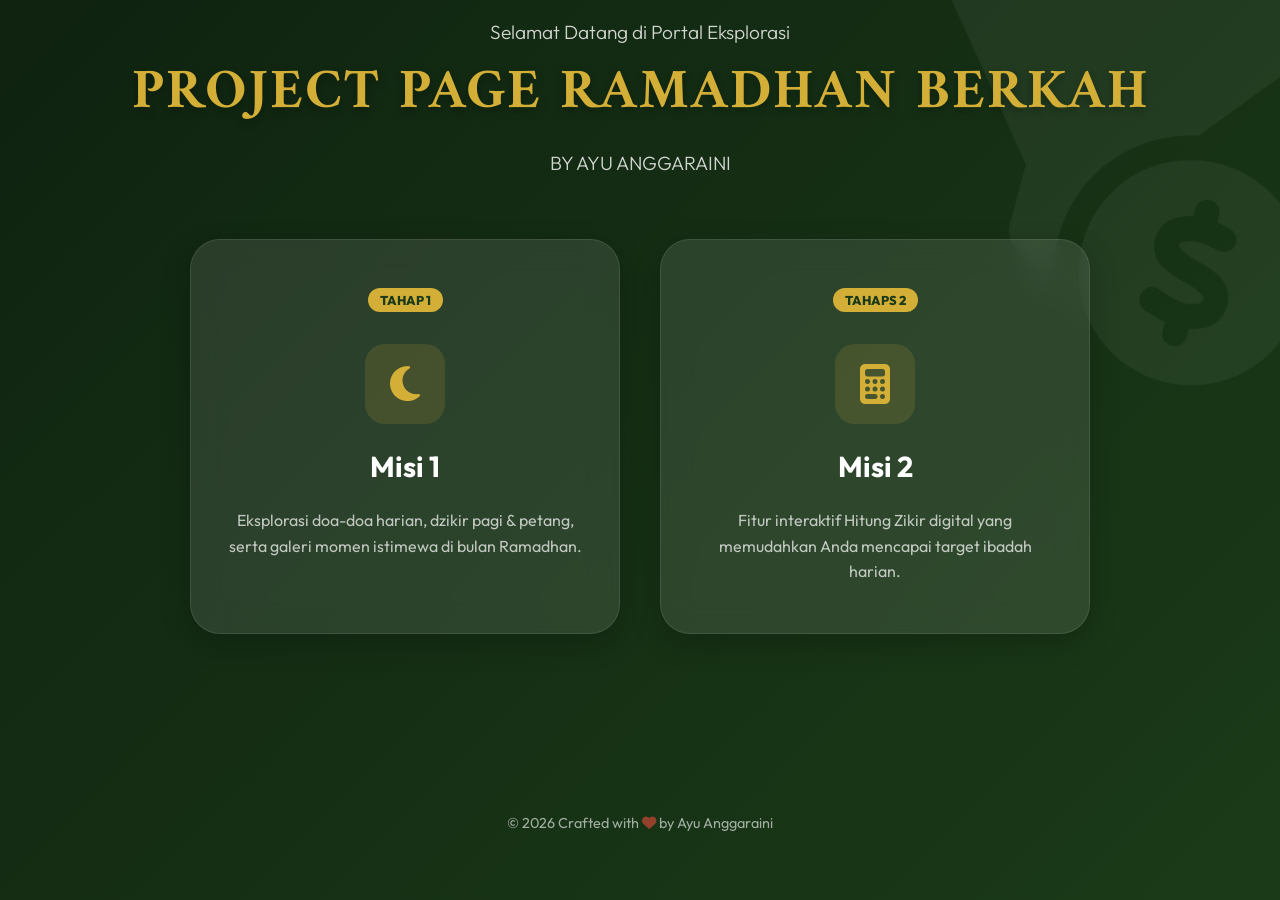
==== index.html @ ed6ab41d "Create index.html" ====
<!DOCTYPE html>
<html lang="id">

<head>
    <meta charset="UTF-8">
    <meta name="viewport" content="width=device-width, initial-scale=1.0">
    <title>Ramadhan Berkah - Ayu Anggaraini</title>
    <link rel="preconnect" href="https://fonts.googleapis.com">
    <link rel="preconnect" href="https://fonts.gstatic.com" crossorigin>
    <link
        href="https://fonts.googleapis.com/css2?family=Amiri:wght@400;700&family=Outfit:wght@300;400;600;700&display=swap"
        rel="stylesheet">
    <link rel="stylesheet" href="https://cdnjs.cloudflare.com/ajax/libs/font-awesome/6.4.0/css/all.min.css">
    <style>
        :root {
            --primary: #1B3B18;
            /* Deep Islamic Green */
            --secondary: #D4AF37;
            /* Gold */
            --accent: #FDF5E6;
            /* Cream */
            --white: #ffffff;
            --glass: rgba(255, 255, 255, 0.1);
        }

        * {
            margin: 0;
            padding: 0;
            box-sizing: border-box;
        }

        body {
            font-family: 'Outfit', sans-serif;
            background: linear-gradient(135deg, #0f2310 0%, #1b3b18 100%);
            color: var(--white);
            min-height: 100vh;
            display: flex;
            flex-direction: column;
            align-items: center;
            justify-content: center;
            overflow-x: hidden;
            padding: 20px;
        }

        /* Decorative Background Elements */
        body::before {
            content: "\f662";
            /* Mosque icon */
            font-family: "Font Awesome 6 Free";
            font-weight: 900;
            position: fixed;
            top: -50px;
            right: -50px;
            font-size: 25rem;
            opacity: 0.05;
            rotate: 15deg;
            z-index: -1;
        }

        header {
            text-align: center;
            margin-bottom: 4rem;
            animation: fadeInDown 1s ease-out;
        }

        header h1 {
            font-family: 'Amiri', serif;
            font-size: clamp(2rem, 5vw, 3.5rem);
            color: var(--secondary);
            text-transform: uppercase;
            letter-spacing: 2px;
            margin-bottom: 0.5rem;
            text-shadow: 0 4px 10px rgba(0, 0, 0, 0.3);
        }

        header p {
            font-size: 1.2rem;
            opacity: 0.8;
            font-weight: 300;
        }

        .portal-container {
            display: grid;
            grid-template-columns: repeat(auto-fit, minmax(280px, 1fr));
            gap: 2.5rem;
            width: 100%;
            max-width: 900px;
            animation: fadeInUp 1s ease-out 0.3s both;
        }

        .card {
            background: var(--glass);
            backdrop-filter: blur(15px);
            -webkit-backdrop-filter: blur(15px);
            border: 1px solid rgba(255, 255, 255, 0.1);
            border-radius: 30px;
            padding: 3rem 2rem;
            text-align: center;
            text-decoration: none;
            color: var(--white);
            transition: all 0.4s cubic-bezier(0.175, 0.885, 0.32, 1.275);
            display: flex;
            flex-direction: column;
            align-items: center;
            gap: 1.5rem;
            box-shadow: 0 10px 30px rgba(0, 0, 0, 0.2);
            position: relative;
            overflow: hidden;
        }

        .card::after {
            content: '';
            position: absolute;
            top: 0;
            left: -100%;
            width: 100%;
            height: 100%;
            background: linear-gradient(90deg, transparent, rgba(255, 255, 255, 0.1), transparent);
            transition: 0.5s;
        }

        .card:hover::after {
            left: 100%;
        }

        .card:hover {
            transform: translateY(-15px) scale(1.02);
            border-color: var(--secondary);
            box-shadow: 0 15px 40px rgba(212, 175, 55, 0.2);
            background: rgba(255, 255, 255, 0.15);
        }

        .card-icon {
            width: 80px;
            height: 80px;
            background: rgba(212, 175, 55, 0.15);
            border-radius: 20px;
            display: flex;
            align-items: center;
            justify-content: center;
            font-size: 2.5rem;
            color: var(--secondary);
            transition: transform 0.3s ease;
        }

        .card:hover .card-icon {
            transform: rotateY(180deg);
            background: var(--secondary);
            color: var(--primary);
        }

        .card h2 {
            font-size: 1.8rem;
            font-weight: 700;
        }

        .card p {
            font-size: 1rem;
            opacity: 0.7;
            line-height: 1.6;
        }

        .badge {
            background: var(--secondary);
            color: var(--primary);
            padding: 4px 12px;
            border-radius: 20px;
            font-size: 0.8rem;
            font-weight: 800;
            margin-bottom: 0.5rem;
        }

        footer {
            margin-top: auto;
            padding: 3rem 0;
            text-align: center;
            font-size: 0.9rem;
            opacity: 0.6;
            animation: fadeIn 2s ease;
        }

        /* Animations */
        @keyframes fadeInDown {
            from {
                opacity: 0;
                transform: translateY(-30px);
            }

            to {
                opacity: 1;
                transform: translateY(0);
            }
        }

        @keyframes fadeInUp {
            from {
                opacity: 0;
                transform: translateY(30px);
            }

            to {
                opacity: 1;
                transform: translateY(0);
            }
        }

        @keyframes fadeIn {
            from {
                opacity: 0;
            }

            to {
                opacity: 1;
            }
        }

        @media (max-width: 600px) {
            header h1 {
                font-size: 2rem;
            }

            .portal-container {
                grid-template-columns: 1fr;
            }
        }
    </style>
</head>

<body>

    <header>
        <p>Selamat Datang di Portal Eksplorasi</p>
        <h1>PROJECT PAGE RAMADHAN BERKAH</h1>
        <p>BY AYU ANGGARAINI</p>
    </header>

    <div class="portal-container">
        <!-- Misi 1 -->
        <a href="misi1/index.html" class="card">
            <span class="badge">TAHAP 1</span>
            <div class="card-icon">
                <i class="fas fa-moon"></i>
            </div>
            <h2>Misi 1</h2>
            <p>Eksplorasi doa-doa harian, dzikir pagi & petang, serta galeri momen istimewa di bulan Ramadhan.</p>
        </a>

        <!-- Misi 2 -->
        <a href="misi2/index.html" class="card">
            <span class="badge">TAHAPS 2</span>
            <div class="card-icon">
                <i class="fas fa-calculator"></i>
            </div>
            <h2>Misi 2</h2>
            <p>Fitur interaktif Hitung Zikir digital yang memudahkan Anda mencapai target ibadah harian.</p>
        </a>
    </div>

    <footer>
        <p>&copy; 2026 Crafted with <i class="fas fa-heart" style="color: #e74c3c;"></i> by Ayu Anggaraini</p>
    </footer>

</body>

</html>
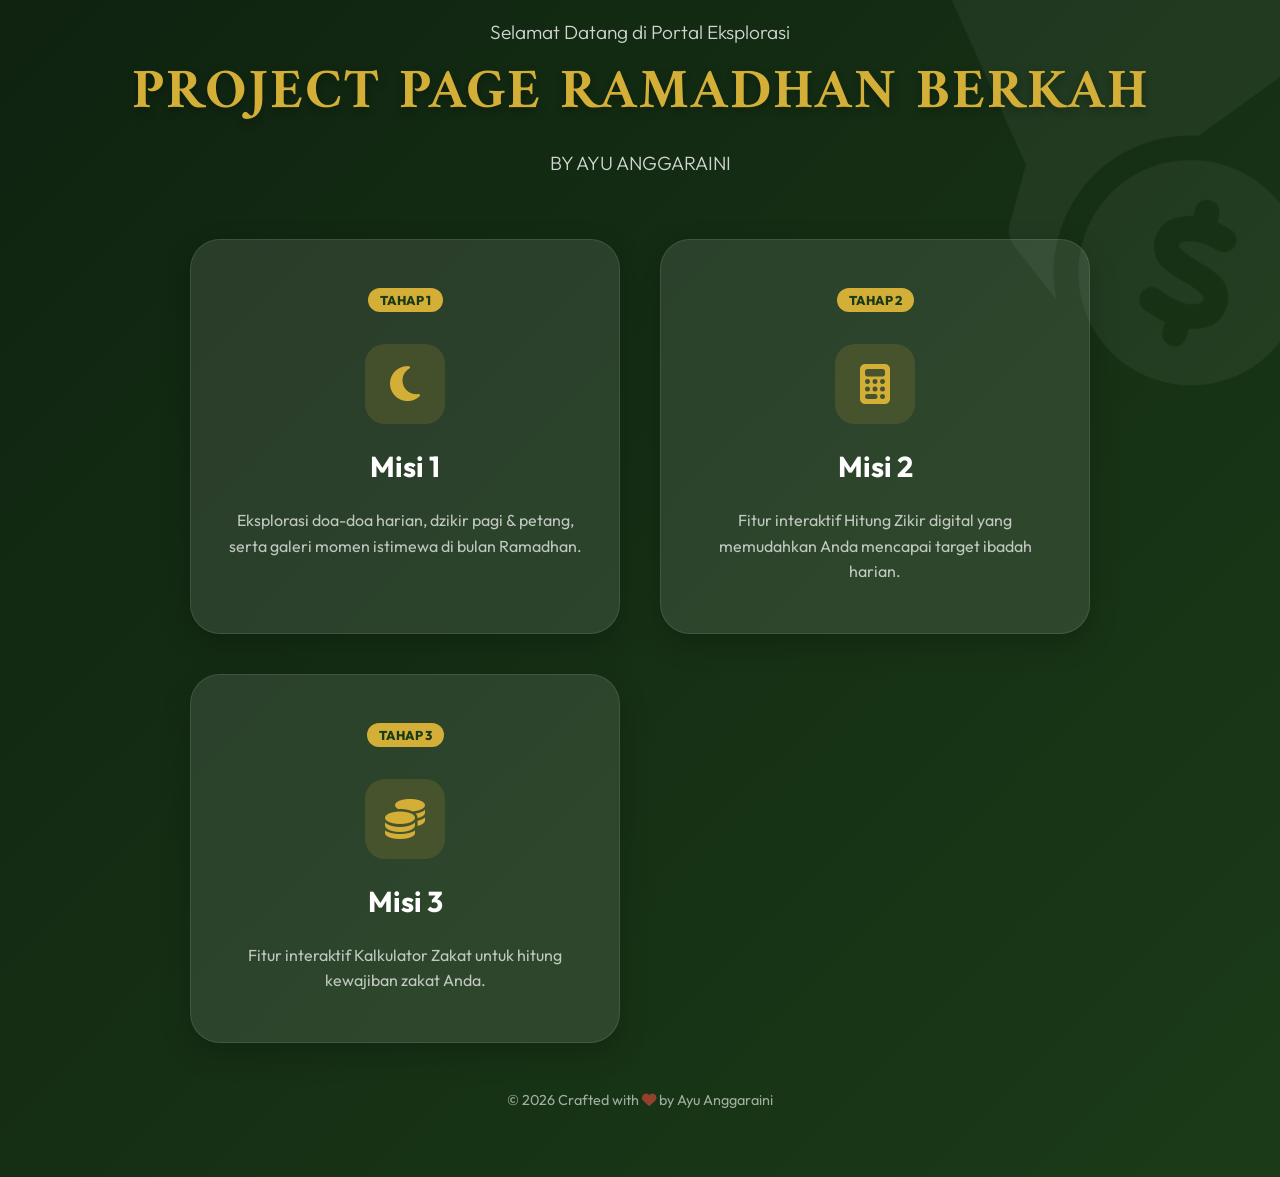
==== commit 438fee66: "Add new folders misi1 misi2 misi3" ====
--- a/index.html
+++ b/index.html
@@ -10,220 +10,8 @@
     <link
         href="https://fonts.googleapis.com/css2?family=Amiri:wght@400;700&family=Outfit:wght@300;400;600;700&display=swap"
         rel="stylesheet">
+    <link rel="stylesheet" href="style.css">
     <link rel="stylesheet" href="https://cdnjs.cloudflare.com/ajax/libs/font-awesome/6.4.0/css/all.min.css">
-    <style>
-        :root {
-            --primary: #1B3B18;
-            /* Deep Islamic Green */
-            --secondary: #D4AF37;
-            /* Gold */
-            --accent: #FDF5E6;
-            /* Cream */
-            --white: #ffffff;
-            --glass: rgba(255, 255, 255, 0.1);
-        }
-
-        * {
-            margin: 0;
-            padding: 0;
-            box-sizing: border-box;
-        }
-
-        body {
-            font-family: 'Outfit', sans-serif;
-            background: linear-gradient(135deg, #0f2310 0%, #1b3b18 100%);
-            color: var(--white);
-            min-height: 100vh;
-            display: flex;
-            flex-direction: column;
-            align-items: center;
-            justify-content: center;
-            overflow-x: hidden;
-            padding: 20px;
-        }
-
-        /* Decorative Background Elements */
-        body::before {
-            content: "\f662";
-            /* Mosque icon */
-            font-family: "Font Awesome 6 Free";
-            font-weight: 900;
-            position: fixed;
-            top: -50px;
-            right: -50px;
-            font-size: 25rem;
-            opacity: 0.05;
-            rotate: 15deg;
-            z-index: -1;
-        }
-
-        header {
-            text-align: center;
-            margin-bottom: 4rem;
-            animation: fadeInDown 1s ease-out;
-        }
-
-        header h1 {
-            font-family: 'Amiri', serif;
-            font-size: clamp(2rem, 5vw, 3.5rem);
-            color: var(--secondary);
-            text-transform: uppercase;
-            letter-spacing: 2px;
-            margin-bottom: 0.5rem;
-            text-shadow: 0 4px 10px rgba(0, 0, 0, 0.3);
-        }
-
-        header p {
-            font-size: 1.2rem;
-            opacity: 0.8;
-            font-weight: 300;
-        }
-
-        .portal-container {
-            display: grid;
-            grid-template-columns: repeat(auto-fit, minmax(280px, 1fr));
-            gap: 2.5rem;
-            width: 100%;
-            max-width: 900px;
-            animation: fadeInUp 1s ease-out 0.3s both;
-        }
-
-        .card {
-            background: var(--glass);
-            backdrop-filter: blur(15px);
-            -webkit-backdrop-filter: blur(15px);
-            border: 1px solid rgba(255, 255, 255, 0.1);
-            border-radius: 30px;
-            padding: 3rem 2rem;
-            text-align: center;
-            text-decoration: none;
-            color: var(--white);
-            transition: all 0.4s cubic-bezier(0.175, 0.885, 0.32, 1.275);
-            display: flex;
-            flex-direction: column;
-            align-items: center;
-            gap: 1.5rem;
-            box-shadow: 0 10px 30px rgba(0, 0, 0, 0.2);
-            position: relative;
-            overflow: hidden;
-        }
-
-        .card::after {
-            content: '';
-            position: absolute;
-            top: 0;
-            left: -100%;
-            width: 100%;
-            height: 100%;
-            background: linear-gradient(90deg, transparent, rgba(255, 255, 255, 0.1), transparent);
-            transition: 0.5s;
-        }
-
-        .card:hover::after {
-            left: 100%;
-        }
-
-        .card:hover {
-            transform: translateY(-15px) scale(1.02);
-            border-color: var(--secondary);
-            box-shadow: 0 15px 40px rgba(212, 175, 55, 0.2);
-            background: rgba(255, 255, 255, 0.15);
-        }
-
-        .card-icon {
-            width: 80px;
-            height: 80px;
-            background: rgba(212, 175, 55, 0.15);
-            border-radius: 20px;
-            display: flex;
-            align-items: center;
-            justify-content: center;
-            font-size: 2.5rem;
-            color: var(--secondary);
-            transition: transform 0.3s ease;
-        }
-
-        .card:hover .card-icon {
-            transform: rotateY(180deg);
-            background: var(--secondary);
-            color: var(--primary);
-        }
-
-        .card h2 {
-            font-size: 1.8rem;
-            font-weight: 700;
-        }
-
-        .card p {
-            font-size: 1rem;
-            opacity: 0.7;
-            line-height: 1.6;
-        }
-
-        .badge {
-            background: var(--secondary);
-            color: var(--primary);
-            padding: 4px 12px;
-            border-radius: 20px;
-            font-size: 0.8rem;
-            font-weight: 800;
-            margin-bottom: 0.5rem;
-        }
-
-        footer {
-            margin-top: auto;
-            padding: 3rem 0;
-            text-align: center;
-            font-size: 0.9rem;
-            opacity: 0.6;
-            animation: fadeIn 2s ease;
-        }
-
-        /* Animations */
-        @keyframes fadeInDown {
-            from {
-                opacity: 0;
-                transform: translateY(-30px);
-            }
-
-            to {
-                opacity: 1;
-                transform: translateY(0);
-            }
-        }
-
-        @keyframes fadeInUp {
-            from {
-                opacity: 0;
-                transform: translateY(30px);
-            }
-
-            to {
-                opacity: 1;
-                transform: translateY(0);
-            }
-        }
-
-        @keyframes fadeIn {
-            from {
-                opacity: 0;
-            }
-
-            to {
-                opacity: 1;
-            }
-        }
-
-        @media (max-width: 600px) {
-            header h1 {
-                font-size: 2rem;
-            }
-
-            .portal-container {
-                grid-template-columns: 1fr;
-            }
-        }
-    </style>
 </head>
 
 <body>
@@ -247,12 +35,22 @@
 
         <!-- Misi 2 -->
         <a href="misi2/index.html" class="card">
-            <span class="badge">TAHAPS 2</span>
+            <span class="badge">TAHAP 2</span>
             <div class="card-icon">
                 <i class="fas fa-calculator"></i>
             </div>
             <h2>Misi 2</h2>
             <p>Fitur interaktif Hitung Zikir digital yang memudahkan Anda mencapai target ibadah harian.</p>
+        </a>
+
+        <!-- Misi 3 -->
+        <a href="misi3/index.html" class="card">
+            <span class="badge">TAHAP 3</span>
+            <div class="card-icon">
+                <i class="fas fa-coins"></i>
+            </div>
+            <h2>Misi 3</h2>
+            <p>Fitur interaktif Kalkulator Zakat untuk hitung kewajiban zakat Anda.</p>
         </a>
     </div>
 
--- a/style.css
+++ b/style.css
@@ -0,0 +1,214 @@
+/* ===================================
+   Main Portal Styles
+   Project Page Ramadhan Berkah
+   =================================== */
+
+:root {
+    --primary: #1B3B18;
+    /* Deep Islamic Green */
+    --secondary: #D4AF37;
+    /* Gold */
+    --accent: #FDF5E6;
+    /* Cream */
+    --white: #ffffff;
+    --glass: rgba(255, 255, 255, 0.1);
+}
+
+* {
+    margin: 0;
+    padding: 0;
+    box-sizing: border-box;
+}
+
+body {
+    font-family: 'Outfit', sans-serif;
+    background: linear-gradient(135deg, #0f2310 0%, #1b3b18 100%);
+    color: var(--white);
+    min-height: 100vh;
+    display: flex;
+    flex-direction: column;
+    align-items: center;
+    justify-content: center;
+    overflow-x: hidden;
+    padding: 20px;
+}
+
+/* Decorative Background Elements */
+body::before {
+    content: "\f662";
+    /* Mosque icon */
+    font-family: "Font Awesome 6 Free";
+    font-weight: 900;
+    position: fixed;
+    top: -50px;
+    right: -50px;
+    font-size: 25rem;
+    opacity: 0.05;
+    rotate: 15deg;
+    z-index: -1;
+}
+
+header {
+    text-align: center;
+    margin-bottom: 4rem;
+    animation: fadeInDown 1s ease-out;
+}
+
+header h1 {
+    font-family: 'Amiri', serif;
+    font-size: clamp(2rem, 5vw, 3.5rem);
+    color: var(--secondary);
+    text-transform: uppercase;
+    letter-spacing: 2px;
+    margin-bottom: 0.5rem;
+    text-shadow: 0 4px 10px rgba(0, 0, 0, 0.3);
+}
+
+header p {
+    font-size: 1.2rem;
+    opacity: 0.8;
+    font-weight: 300;
+}
+
+.portal-container {
+    display: grid;
+    grid-template-columns: repeat(auto-fit, minmax(280px, 1fr));
+    gap: 2.5rem;
+    width: 100%;
+    max-width: 900px;
+    animation: fadeInUp 1s ease-out 0.3s both;
+}
+
+.card {
+    background: var(--glass);
+    backdrop-filter: blur(15px);
+    -webkit-backdrop-filter: blur(15px);
+    border: 1px solid rgba(255, 255, 255, 0.1);
+    border-radius: 30px;
+    padding: 3rem 2rem;
+    text-align: center;
+    text-decoration: none;
+    color: var(--white);
+    transition: all 0.4s cubic-bezier(0.175, 0.885, 0.32, 1.275);
+    display: flex;
+    flex-direction: column;
+    align-items: center;
+    gap: 1.5rem;
+    box-shadow: 0 10px 30px rgba(0, 0, 0, 0.2);
+    position: relative;
+    overflow: hidden;
+}
+
+.card::after {
+    content: '';
+    position: absolute;
+    top: 0;
+    left: -100%;
+    width: 100%;
+    height: 100%;
+    background: linear-gradient(90deg, transparent, rgba(255, 255, 255, 0.1), transparent);
+    transition: 0.5s;
+}
+
+.card:hover::after {
+    left: 100%;
+}
+
+.card:hover {
+    transform: translateY(-15px) scale(1.02);
+    border-color: var(--secondary);
+    box-shadow: 0 15px 40px rgba(212, 175, 55, 0.2);
+    background: rgba(255, 255, 255, 0.15);
+}
+
+.card-icon {
+    width: 80px;
+    height: 80px;
+    background: rgba(212, 175, 55, 0.15);
+    border-radius: 20px;
+    display: flex;
+    align-items: center;
+    justify-content: center;
+    font-size: 2.5rem;
+    color: var(--secondary);
+    transition: transform 0.3s ease;
+}
+
+.card:hover .card-icon {
+    transform: rotateY(180deg);
+    background: var(--secondary);
+    color: var(--primary);
+}
+
+.card h2 {
+    font-size: 1.8rem;
+    font-weight: 700;
+}
+
+.card p {
+    font-size: 1rem;
+    opacity: 0.7;
+    line-height: 1.6;
+}
+
+.badge {
+    background: var(--secondary);
+    color: var(--primary);
+    padding: 4px 12px;
+    border-radius: 20px;
+    font-size: 0.8rem;
+    font-weight: 800;
+    margin-bottom: 0.5rem;
+}
+
+footer {
+    margin-top: auto;
+    padding: 3rem 0;
+    text-align: center;
+    font-size: 0.9rem;
+    opacity: 0.6;
+    animation: fadeIn 2s ease;
+}
+
+/* Animations */
+@keyframes fadeInDown {
+    from {
+        opacity: 0;
+        transform: translateY(-30px);
+    }
+    to {
+        opacity: 1;
+        transform: translateY(0);
+    }
+}
+
+@keyframes fadeInUp {
+    from {
+        opacity: 0;
+        transform: translateY(30px);
+    }
+    to {
+        opacity: 1;
+        transform: translateY(0);
+    }
+}
+
+@keyframes fadeIn {
+    from {
+        opacity: 0;
+    }
+    to {
+        opacity: 1;
+    }
+}
+
+@media (max-width: 600px) {
+    header h1 {
+        font-size: 2rem;
+    }
+
+    .portal-container {
+        grid-template-columns: 1fr;
+    }
+}
+
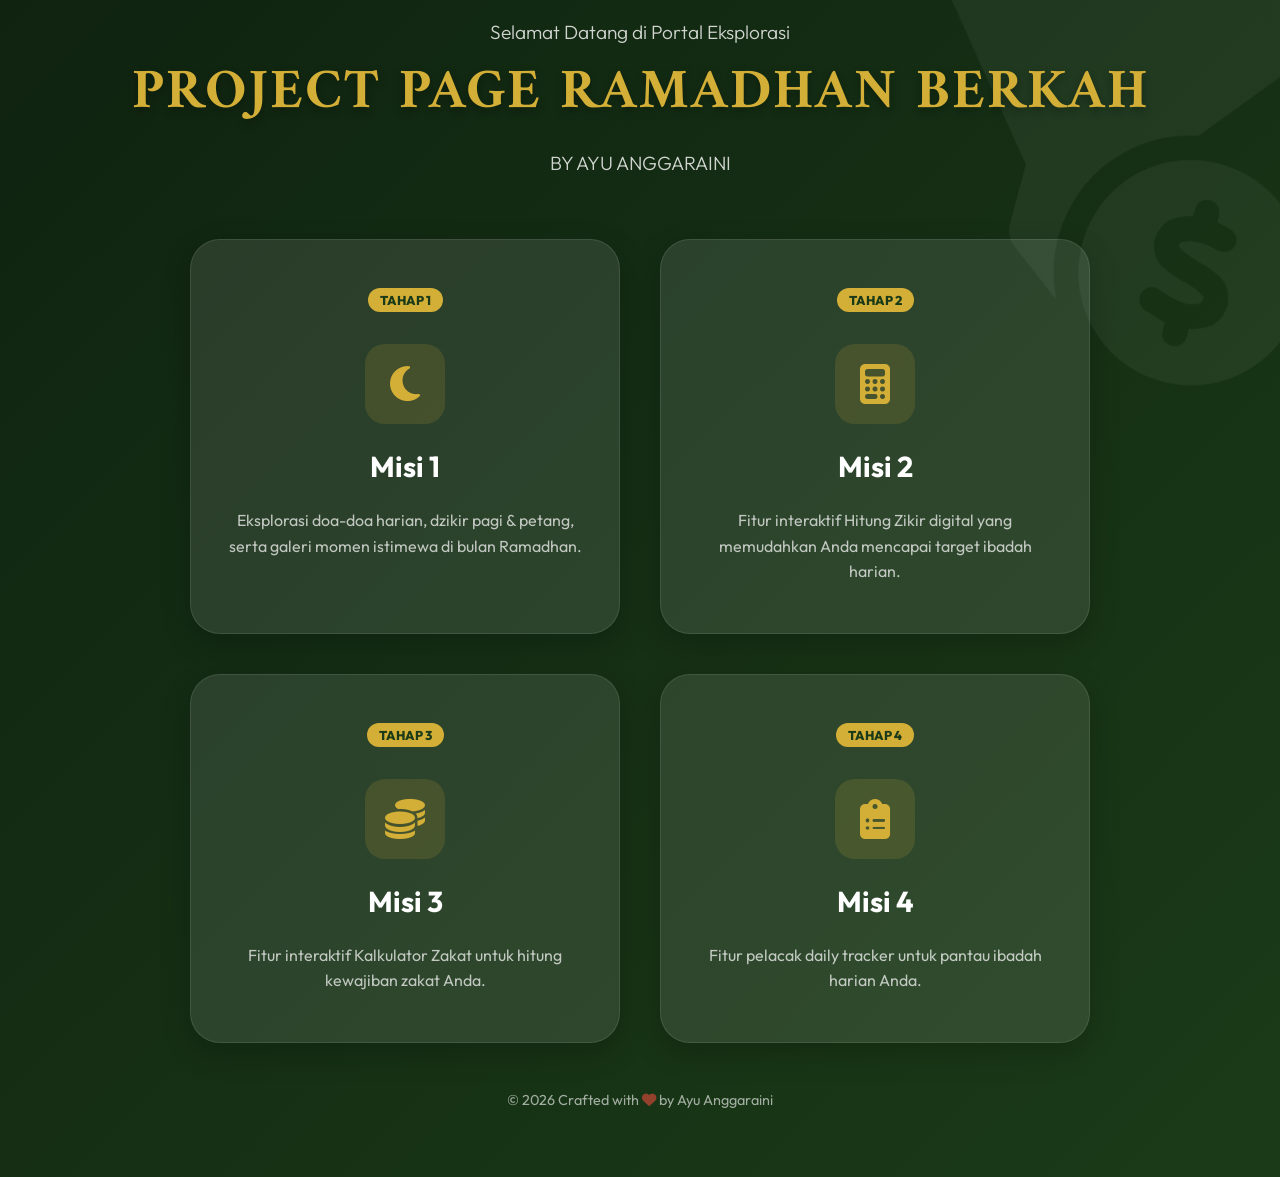
==== commit 4623af2f: "menambahkan semua file" ====
--- a/index.html
+++ b/index.html
@@ -10,6 +10,222 @@
     <link
         href="https://fonts.googleapis.com/css2?family=Amiri:wght@400;700&family=Outfit:wght@300;400;600;700&display=swap"
         rel="stylesheet">
+
+    <link rel="stylesheet" href="https://cdnjs.cloudflare.com/ajax/libs/font-awesome/6.4.0/css/all.min.css">
+    <style>
+        :root {
+            --primary: #1B3B18;
+            /* Deep Islamic Green */
+            --secondary: #D4AF37;
+            /* Gold */
+            --accent: #FDF5E6;
+            /* Cream */
+            --white: #ffffff;
+            --glass: rgba(255, 255, 255, 0.1);
+        }
+
+        * {
+            margin: 0;
+            padding: 0;
+            box-sizing: border-box;
+        }
+
+        body {
+            font-family: 'Outfit', sans-serif;
+            background: linear-gradient(135deg, #0f2310 0%, #1b3b18 100%);
+            color: var(--white);
+            min-height: 100vh;
+            display: flex;
+            flex-direction: column;
+            align-items: center;
+            justify-content: center;
+            overflow-x: hidden;
+            padding: 20px;
+        }
+
+        /* Decorative Background Elements */
+        body::before {
+            content: "\f662";
+            /* Mosque icon */
+            font-family: "Font Awesome 6 Free";
+            font-weight: 900;
+            position: fixed;
+            top: -50px;
+            right: -50px;
+            font-size: 25rem;
+            opacity: 0.05;
+            rotate: 15deg;
+            z-index: -1;
+        }
+
+        header {
+            text-align: center;
+            margin-bottom: 4rem;
+            animation: fadeInDown 1s ease-out;
+        }
+
+        header h1 {
+            font-family: 'Amiri', serif;
+            font-size: clamp(2rem, 5vw, 3.5rem);
+            color: var(--secondary);
+            text-transform: uppercase;
+            letter-spacing: 2px;
+            margin-bottom: 0.5rem;
+            text-shadow: 0 4px 10px rgba(0, 0, 0, 0.3);
+        }
+
+        header p {
+            font-size: 1.2rem;
+            opacity: 0.8;
+            font-weight: 300;
+        }
+
+        .portal-container {
+            display: grid;
+            grid-template-columns: repeat(auto-fit, minmax(280px, 1fr));
+            gap: 2.5rem;
+            width: 100%;
+            max-width: 900px;
+            animation: fadeInUp 1s ease-out 0.3s both;
+        }
+
+        .card {
+            background: var(--glass);
+            backdrop-filter: blur(15px);
+            -webkit-backdrop-filter: blur(15px);
+            border: 1px solid rgba(255, 255, 255, 0.1);
+            border-radius: 30px;
+            padding: 3rem 2rem;
+            text-align: center;
+            text-decoration: none;
+            color: var(--white);
+            transition: all 0.4s cubic-bezier(0.175, 0.885, 0.32, 1.275);
+            display: flex;
+            flex-direction: column;
+            align-items: center;
+            gap: 1.5rem;
+            box-shadow: 0 10px 30px rgba(0, 0, 0, 0.2);
+            position: relative;
+            overflow: hidden;
+        }
+
+        .card::after {
+            content: '';
+            position: absolute;
+            top: 0;
+            left: -100%;
+            width: 100%;
+            height: 100%;
+            background: linear-gradient(90deg, transparent, rgba(255, 255, 255, 0.1), transparent);
+            transition: 0.5s;
+        }
+
+        .card:hover::after {
+            left: 100%;
+        }
+
+        .card:hover {
+            transform: translateY(-15px) scale(1.02);
+            border-color: var(--secondary);
+            box-shadow: 0 15px 40px rgba(212, 175, 55, 0.2);
+            background: rgba(255, 255, 255, 0.15);
+        }
+
+        .card-icon {
+            width: 80px;
+            height: 80px;
+            background: rgba(212, 175, 55, 0.15);
+            border-radius: 20px;
+            display: flex;
+            align-items: center;
+            justify-content: center;
+            font-size: 2.5rem;
+            color: var(--secondary);
+            transition: transform 0.3s ease;
+        }
+
+        .card:hover .card-icon {
+            transform: rotateY(180deg);
+            background: var(--secondary);
+            color: var(--primary);
+        }
+
+        .card h2 {
+            font-size: 1.8rem;
+            font-weight: 700;
+        }
+
+        .card p {
+            font-size: 1rem;
+            opacity: 0.7;
+            line-height: 1.6;
+        }
+
+        .badge {
+            background: var(--secondary);
+            color: var(--primary);
+            padding: 4px 12px;
+            border-radius: 20px;
+            font-size: 0.8rem;
+            font-weight: 800;
+            margin-bottom: 0.5rem;
+        }
+
+        footer {
+            margin-top: auto;
+            padding: 3rem 0;
+            text-align: center;
+            font-size: 0.9rem;
+            opacity: 0.6;
+            animation: fadeIn 2s ease;
+        }
+
+        /* Animations */
+        @keyframes fadeInDown {
+            from {
+                opacity: 0;
+                transform: translateY(-30px);
+            }
+
+            to {
+                opacity: 1;
+                transform: translateY(0);
+            }
+        }
+
+        @keyframes fadeInUp {
+            from {
+                opacity: 0;
+                transform: translateY(30px);
+            }
+
+            to {
+                opacity: 1;
+                transform: translateY(0);
+            }
+        }
+
+        @keyframes fadeIn {
+            from {
+                opacity: 0;
+            }
+
+            to {
+                opacity: 1;
+            }
+        }
+
+        @media (max-width: 600px) {
+            header h1 {
+                font-size: 2rem;
+            }
+
+            .portal-container {
+                grid-template-columns: 1fr;
+            }
+        }
+    </style>
+
     <link rel="stylesheet" href="style.css">
     <link rel="stylesheet" href="https://cdnjs.cloudflare.com/ajax/libs/font-awesome/6.4.0/css/all.min.css">
 </head>
@@ -35,6 +251,7 @@
 
         <!-- Misi 2 -->
         <a href="misi2/index.html" class="card">
+
             <span class="badge">TAHAP 2</span>
             <div class="card-icon">
                 <i class="fas fa-calculator"></i>
@@ -42,6 +259,7 @@
             <h2>Misi 2</h2>
             <p>Fitur interaktif Hitung Zikir digital yang memudahkan Anda mencapai target ibadah harian.</p>
         </a>
+
 
         <!-- Misi 3 -->
         <a href="misi3/index.html" class="card">
@@ -52,6 +270,16 @@
             <h2>Misi 3</h2>
             <p>Fitur interaktif Kalkulator Zakat untuk hitung kewajiban zakat Anda.</p>
         </a>
+
+        <!-- Misi 4 -->
+        <a href="misi4/index.html" class="card">
+            <span class="badge">TAHAP 4</span>
+            <div class="card-icon">
+                <i class="fas fa-clipboard-list"></i>
+            </div>
+            <h2>Misi 4</h2>
+            <p>Fitur pelacak daily tracker untuk pantau ibadah harian Anda.</p>
+        </a>
     </div>
 
     <footer>
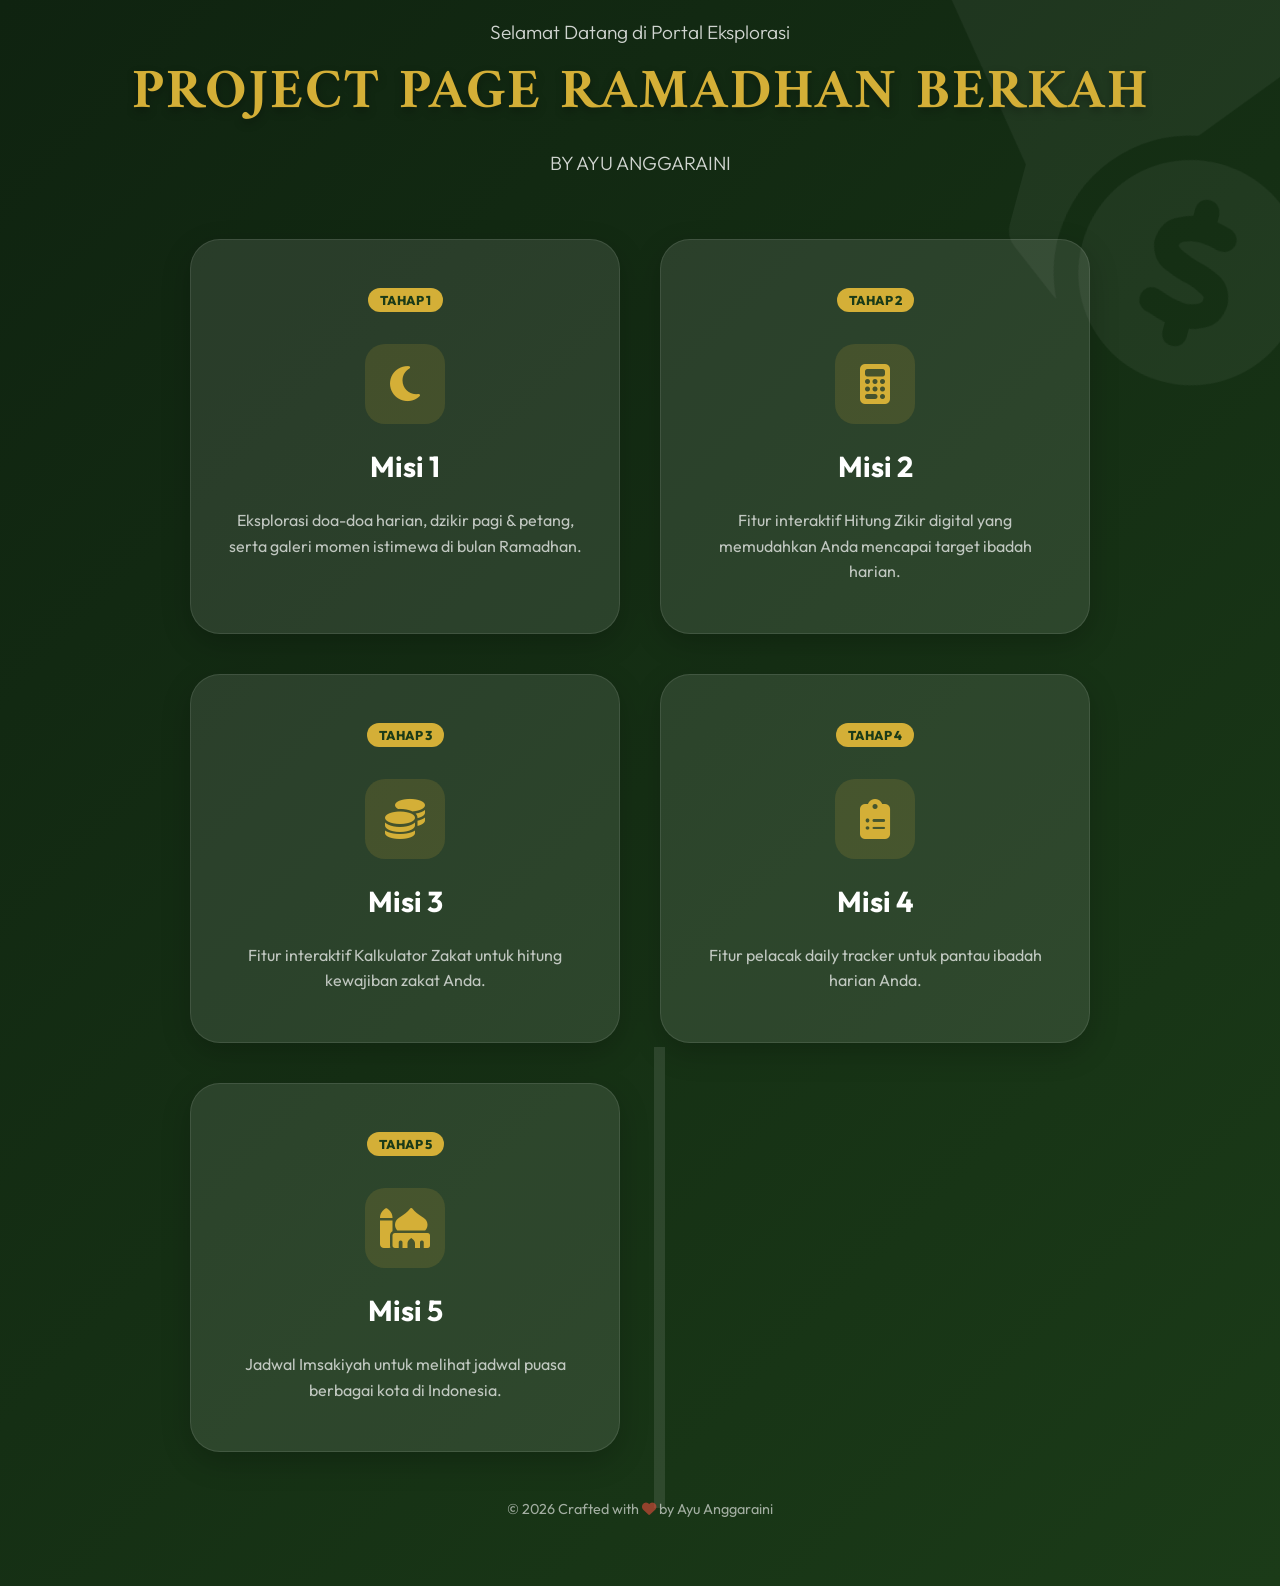
==== commit 5b246211: "Menambahkan folder misi5" ====
--- a/index.html
+++ b/index.html
@@ -10,6 +10,7 @@
     <link
         href="https://fonts.googleapis.com/css2?family=Amiri:wght@400;700&family=Outfit:wght@300;400;600;700&display=swap"
         rel="stylesheet">
+
 
     <link rel="stylesheet" href="https://cdnjs.cloudflare.com/ajax/libs/font-awesome/6.4.0/css/all.min.css">
     <style>
@@ -260,7 +261,6 @@
             <p>Fitur interaktif Hitung Zikir digital yang memudahkan Anda mencapai target ibadah harian.</p>
         </a>
 
-
         <!-- Misi 3 -->
         <a href="misi3/index.html" class="card">
             <span class="badge">TAHAP 3</span>
@@ -280,6 +280,16 @@
             <h2>Misi 4</h2>
             <p>Fitur pelacak daily tracker untuk pantau ibadah harian Anda.</p>
         </a>
+
+        <!-- Misi 5 -->
+        <a href="misi5/index.html" class="card">
+            <span class="badge">TAHAP 5</span>
+            <div class="card-icon">
+                <i class="fas fa-mosque"></i>
+            </div>
+            <h2>Misi 5</h2>
+            <p>Jadwal Imsakiyah untuk melihat jadwal puasa berbagai kota di Indonesia.</p>
+        </a>
     </div>
 
     <footer>
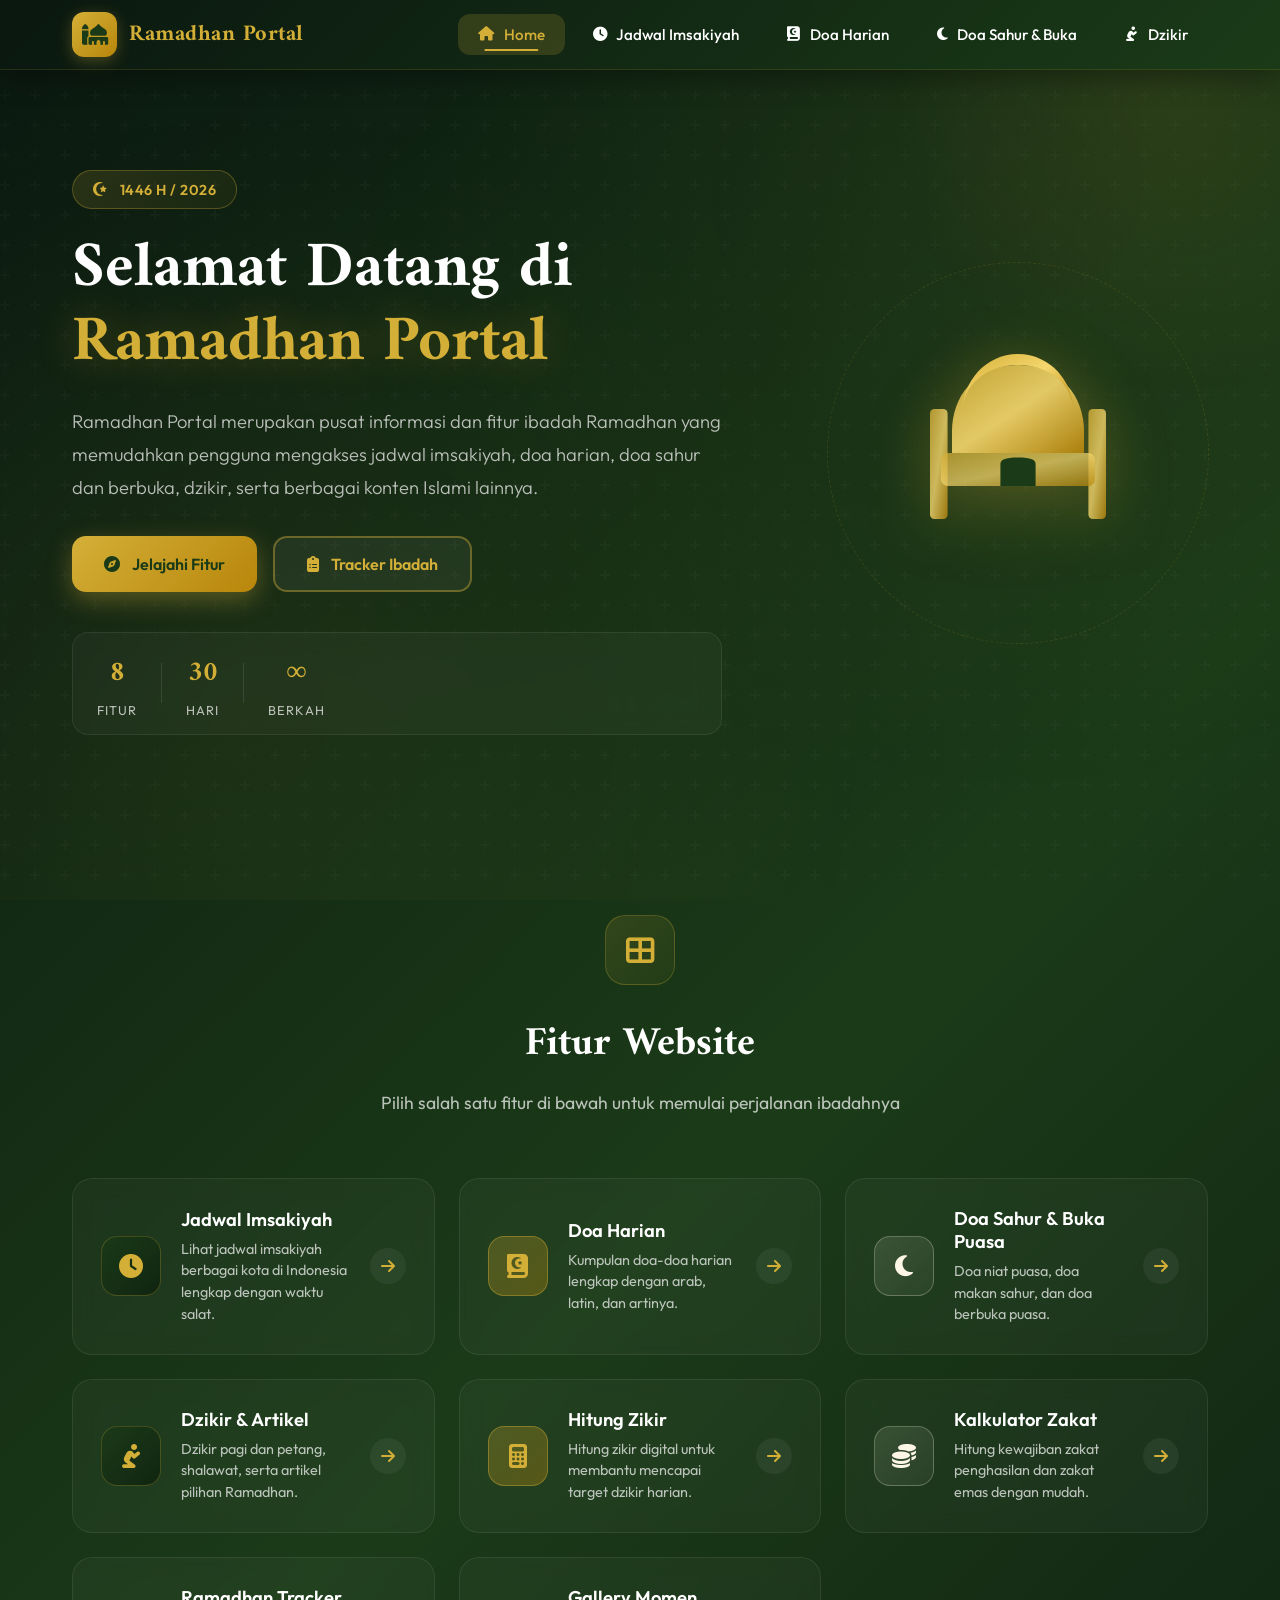
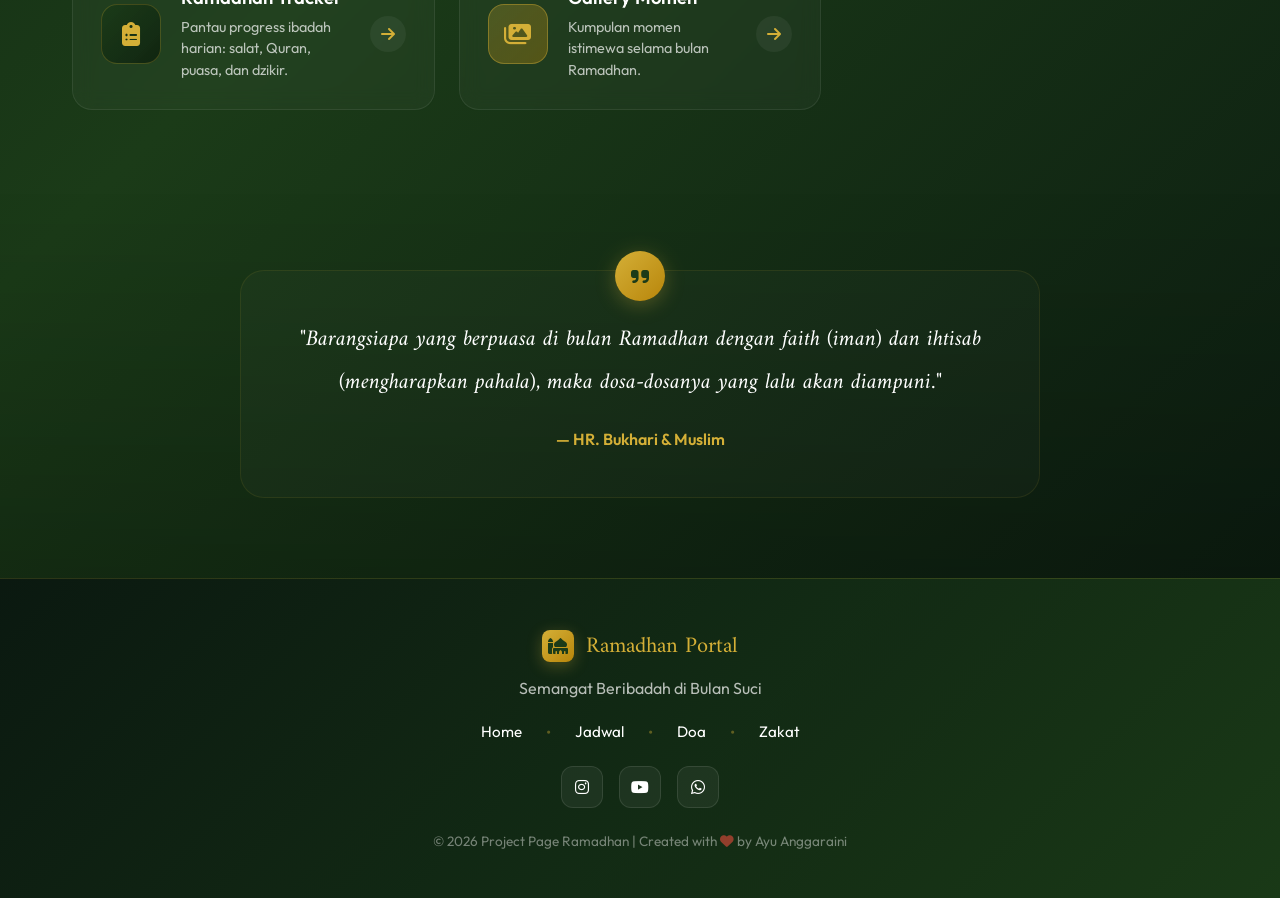
==== commit a6db30c9: "update project" ====
--- a/index.html
+++ b/index.html
@@ -4,298 +4,319 @@
 <head>
     <meta charset="UTF-8">
     <meta name="viewport" content="width=device-width, initial-scale=1.0">
-    <title>Ramadhan Berkah - Ayu Anggaraini</title>
+    <title>Ramadhan Portal - Pusat Navigasi Ibadah</title>
     <link rel="preconnect" href="https://fonts.googleapis.com">
     <link rel="preconnect" href="https://fonts.gstatic.com" crossorigin>
-    <link
-        href="https://fonts.googleapis.com/css2?family=Amiri:wght@400;700&family=Outfit:wght@300;400;600;700&display=swap"
-        rel="stylesheet">
-
-
+    <link href="https://fonts.googleapis.com/css2?family=Amiri:wght@400;700&family=Outfit:wght@300;400;500;600;700&display=swap" rel="stylesheet">
     <link rel="stylesheet" href="https://cdnjs.cloudflare.com/ajax/libs/font-awesome/6.4.0/css/all.min.css">
-    <style>
-        :root {
-            --primary: #1B3B18;
-            /* Deep Islamic Green */
-            --secondary: #D4AF37;
-            /* Gold */
-            --accent: #FDF5E6;
-            /* Cream */
-            --white: #ffffff;
-            --glass: rgba(255, 255, 255, 0.1);
-        }
-
-        * {
-            margin: 0;
-            padding: 0;
-            box-sizing: border-box;
-        }
-
-        body {
-            font-family: 'Outfit', sans-serif;
-            background: linear-gradient(135deg, #0f2310 0%, #1b3b18 100%);
-            color: var(--white);
-            min-height: 100vh;
-            display: flex;
-            flex-direction: column;
-            align-items: center;
-            justify-content: center;
-            overflow-x: hidden;
-            padding: 20px;
-        }
-
-        /* Decorative Background Elements */
-        body::before {
-            content: "\f662";
-            /* Mosque icon */
-            font-family: "Font Awesome 6 Free";
-            font-weight: 900;
-            position: fixed;
-            top: -50px;
-            right: -50px;
-            font-size: 25rem;
-            opacity: 0.05;
-            rotate: 15deg;
-            z-index: -1;
-        }
-
-        header {
-            text-align: center;
-            margin-bottom: 4rem;
-            animation: fadeInDown 1s ease-out;
-        }
-
-        header h1 {
-            font-family: 'Amiri', serif;
-            font-size: clamp(2rem, 5vw, 3.5rem);
-            color: var(--secondary);
-            text-transform: uppercase;
-            letter-spacing: 2px;
-            margin-bottom: 0.5rem;
-            text-shadow: 0 4px 10px rgba(0, 0, 0, 0.3);
-        }
-
-        header p {
-            font-size: 1.2rem;
-            opacity: 0.8;
-            font-weight: 300;
-        }
-
-        .portal-container {
-            display: grid;
-            grid-template-columns: repeat(auto-fit, minmax(280px, 1fr));
-            gap: 2.5rem;
-            width: 100%;
-            max-width: 900px;
-            animation: fadeInUp 1s ease-out 0.3s both;
-        }
-
-        .card {
-            background: var(--glass);
-            backdrop-filter: blur(15px);
-            -webkit-backdrop-filter: blur(15px);
-            border: 1px solid rgba(255, 255, 255, 0.1);
-            border-radius: 30px;
-            padding: 3rem 2rem;
-            text-align: center;
-            text-decoration: none;
-            color: var(--white);
-            transition: all 0.4s cubic-bezier(0.175, 0.885, 0.32, 1.275);
-            display: flex;
-            flex-direction: column;
-            align-items: center;
-            gap: 1.5rem;
-            box-shadow: 0 10px 30px rgba(0, 0, 0, 0.2);
-            position: relative;
-            overflow: hidden;
-        }
-
-        .card::after {
-            content: '';
-            position: absolute;
-            top: 0;
-            left: -100%;
-            width: 100%;
-            height: 100%;
-            background: linear-gradient(90deg, transparent, rgba(255, 255, 255, 0.1), transparent);
-            transition: 0.5s;
-        }
-
-        .card:hover::after {
-            left: 100%;
-        }
-
-        .card:hover {
-            transform: translateY(-15px) scale(1.02);
-            border-color: var(--secondary);
-            box-shadow: 0 15px 40px rgba(212, 175, 55, 0.2);
-            background: rgba(255, 255, 255, 0.15);
-        }
-
-        .card-icon {
-            width: 80px;
-            height: 80px;
-            background: rgba(212, 175, 55, 0.15);
-            border-radius: 20px;
-            display: flex;
-            align-items: center;
-            justify-content: center;
-            font-size: 2.5rem;
-            color: var(--secondary);
-            transition: transform 0.3s ease;
-        }
-
-        .card:hover .card-icon {
-            transform: rotateY(180deg);
-            background: var(--secondary);
-            color: var(--primary);
-        }
-
-        .card h2 {
-            font-size: 1.8rem;
-            font-weight: 700;
-        }
-
-        .card p {
-            font-size: 1rem;
-            opacity: 0.7;
-            line-height: 1.6;
-        }
-
-        .badge {
-            background: var(--secondary);
-            color: var(--primary);
-            padding: 4px 12px;
-            border-radius: 20px;
-            font-size: 0.8rem;
-            font-weight: 800;
-            margin-bottom: 0.5rem;
-        }
-
-        footer {
-            margin-top: auto;
-            padding: 3rem 0;
-            text-align: center;
-            font-size: 0.9rem;
-            opacity: 0.6;
-            animation: fadeIn 2s ease;
-        }
-
-        /* Animations */
-        @keyframes fadeInDown {
-            from {
-                opacity: 0;
-                transform: translateY(-30px);
+    <link rel="stylesheet" href="style.css">
+</head>
+
+<body>
+
+    <!-- Decorative Background -->
+    <div class="bg-pattern"></div>
+    <div class="bg-glow"></div>
+
+    <!-- Header with Navigation -->
+    <header class="main-header">
+        <nav class="navbar">
+            <div class="navbar-container">
+                <a href="index.html" class="navbar-brand">
+                    <div class="brand-icon">
+                        <i class="fas fa-mosque"></i>
+                    </div>
+                    <span class="brand-text">Ramadhan Portal</span>
+                </a>
+                
+                <!-- Mobile Menu Toggle -->
+                <button class="navbar-toggle" id="navbarToggle" aria-label="Toggle Menu">
+                    <i class="fas fa-bars"></i>
+                </button>
+
+                <!-- Navigation Menu -->
+                <ul class="navbar-menu" id="navbarMenu">
+                    <li><a href="index.html" class="nav-link active">
+                        <i class="fas fa-home"></i> <span>Home</span>
+                    </a></li>
+                    <li><a href="misi5/index.html" class="nav-link">
+                        <i class="fas fa-clock"></i> <span>Jadwal Imsakiyah</span>
+                    </a></li>
+                    <li><a href="misi1/doa-harian.html" class="nav-link">
+                        <i class="fas fa-book-quran"></i> <span>Doa Harian</span>
+                    </a></li>
+                    <li><a href="misi1/index.html" class="nav-link">
+                        <i class="fas fa-moon"></i> <span>Doa Sahur & Buka</span>
+                    </a></li>
+                    <li><a href="misi1/dzikir.html" class="nav-link">
+                        <i class="fas fa-pray"></i> <span>Dzikir</span>
+                    </a></li>
+                </ul>
+            </div>
+        </nav>
+    </header>
+
+    <!-- Main Content -->
+    <main>
+        <!-- Hero Section -->
+        <section class="hero">
+            <div class="hero-content">
+                <div class="hero-badge">
+                    <i class="fas fa-star-and-crescent"></i>
+                    <span>1446 H / 2026</span>
+                </div>
+                <h1 class="hero-title">
+                    Selamat Datang di<br>
+                    <span class="highlight">Ramadhan Portal</span>
+                </h1>
+                <p class="hero-description">
+                    Ramadhan Portal merupakan pusat informasi dan fitur ibadah Ramadhan
+                    yang memudahkan pengguna mengakses jadwal imsakiyah, doa harian,
+                    doa sahur dan berbuka, dzikir, serta berbagai konten Islami lainnya.
+                </p>
+                <div class="hero-cta">
+                    <a href="#features" class="btn-primary">
+                        <i class="fas fa-compass"></i> Jelajahi Fitur
+                    </a>
+                    <a href="misi4/index.html" class="btn-secondary">
+                        <i class="fas fa-clipboard-list"></i> Tracker Ibadah
+                    </a>
+                </div>
+                
+                <!-- Stats -->
+                <div class="hero-stats">
+                    <div class="stat-item">
+                        <span class="stat-number">8</span>
+                        <span class="stat-label">Fitur</span>
+                    </div>
+                    <div class="stat-divider"></div>
+                    <div class="stat-item">
+                        <span class="stat-number">30</span>
+                        <span class="stat-label">Hari</span>
+                    </div>
+                    <div class="stat-divider"></div>
+                    <div class="stat-item">
+                        <span class="stat-number">∞</span>
+                        <span class="stat-label">Berkah</span>
+                    </div>
+                </div>
+            </div>
+            <div class="hero-decoration">
+                <div class="mosque-icon">
+                    <svg viewBox="0 0 100 100" class="mosque-svg">
+                        <defs>
+                            <linearGradient id="goldGrad" x1="0%" y1="0%" x2="100%" y2="100%">
+                                <stop offset="0%" style="stop-color:#D4AF37"/>
+                                <stop offset="50%" style="stop-color:#F5D76E"/>
+                                <stop offset="100%" style="stop-color:#B8860B"/>
+                            </linearGradient>
+                        </defs>
+                        <!-- Mosque dome -->
+                        <path d="M50 10 C30 10 20 25 20 40 L20 50 L80 50 L80 40 C80 25 70 10 50 10" fill="url(#goldGrad)" opacity="0.9"/>
+                        <path d="M50 5 C35 5 25 18 25 30 C25 20 35 10 50 10 C65 10 75 20 75 30 C75 18 65 5 50 5" fill="url(#goldGrad)"/>
+                        <!-- Minarets -->
+                        <rect x="10" y="30" width="8" height="50" rx="2" fill="url(#goldGrad)" opacity="0.8"/>
+                        <rect x="82" y="30" width="8" height="50" rx="2" fill="url(#goldGrad)" opacity="0.8"/>
+                        <!-- Base -->
+                        <rect x="15" y="50" width="70" height="15" rx="3" fill="url(#goldGrad)" opacity="0.7"/>
+                        <!-- Door -->
+                        <path d="M42 65 L42 55 C42 53 44 52 50 52 C56 52 58 53 58 55 L58 65 Z" fill="#1B3B18"/>
+                    </svg>
+                </div>
+            </div>
+        </section>
+
+        <!-- Features Section -->
+        <section class="features" id="features">
+            <div class="section-header">
+                <div class="section-icon">
+                    <i class="fas fa-th-large"></i>
+                </div>
+                <h2>Fitur Website</h2>
+                <p>Pilih salah satu fitur di bawah untuk memulai perjalanan ibadahnya</p>
+            </div>
+            
+            <div class="features-grid">
+                <!-- Feature 1: Jadwal Imsakiyah -->
+                <a href="misi5/index.html" class="feature-card">
+                    <div class="feature-icon green">
+                        <i class="fas fa-clock"></i>
+                    </div>
+                    <div class="feature-info">
+                        <h3>Jadwal Imsakiyah</h3>
+                        <p>Lihat jadwal imsakiyah berbagai kota di Indonesia lengkap dengan waktu salat.</p>
+                    </div>
+                    <div class="feature-arrow">
+                        <i class="fas fa-arrow-right"></i>
+                    </div>
+                </a>
+
+                <!-- Feature 2: Doa Harian -->
+                <a href="misi1/doa-harian.html" class="feature-card">
+                    <div class="feature-icon gold">
+                        <i class="fas fa-book-quran"></i>
+                    </div>
+                    <div class="feature-info">
+                        <h3>Doa Harian</h3>
+                        <p>Kumpulan doa-doa harian lengkap dengan arab, latin, dan artinya.</p>
+                    </div>
+                    <div class="feature-arrow">
+                        <i class="fas fa-arrow-right"></i>
+                    </div>
+                </a>
+
+                <!-- Feature 3: Doa Sahur & Buka Puasa -->
+                <a href="misi1/index.html" class="feature-card">
+                    <div class="feature-icon cream">
+                        <i class="fas fa-moon"></i>
+                    </div>
+                    <div class="feature-info">
+                        <h3>Doa Sahur & Buka Puasa</h3>
+                        <p>Doa niat puasa, doa makan sahur, dan doa berbuka puasa.</p>
+                    </div>
+                    <div class="feature-arrow">
+                        <i class="fas fa-arrow-right"></i>
+                    </div>
+                </a>
+
+                <!-- Feature 4: Dzikir & Artikel -->
+                <a href="misi1/dzikir.html" class="feature-card">
+                    <div class="feature-icon green">
+                        <i class="fas fa-pray"></i>
+                    </div>
+                    <div class="feature-info">
+                        <h3>Dzikir & Artikel</h3>
+                        <p>Dzikir pagi dan petang, shalawat, serta artikel pilihan Ramadhan.</p>
+                    </div>
+                    <div class="feature-arrow">
+                        <i class="fas fa-arrow-right"></i>
+                    </div>
+                </a>
+
+                <!-- Feature 5: Hitung Zikir -->
+                <a href="misi2/index.html" class="feature-card">
+                    <div class="feature-icon gold">
+                        <i class="fas fa-calculator"></i>
+                    </div>
+                    <div class="feature-info">
+                        <h3>Hitung Zikir</h3>
+                        <p>Hitung zikir digital untuk membantu mencapai target dzikir harian.</p>
+                    </div>
+                    <div class="feature-arrow">
+                        <i class="fas fa-arrow-right"></i>
+                    </div>
+                </a>
+
+                <!-- Feature 6: Kalkulator Zakat -->
+                <a href="misi3/index.html" class="feature-card">
+                    <div class="feature-icon cream">
+                        <i class="fas fa-coins"></i>
+                    </div>
+                    <div class="feature-info">
+                        <h3>Kalkulator Zakat</h3>
+                        <p>Hitung kewajiban zakat penghasilan dan zakat emas dengan mudah.</p>
+                    </div>
+                    <div class="feature-arrow">
+                        <i class="fas fa-arrow-right"></i>
+                    </div>
+                </a>
+
+                <!-- Feature 7: Ramadhan Tracker -->
+                <a href="misi4/index.html" class="feature-card">
+                    <div class="feature-icon green">
+                        <i class="fas fa-clipboard-list"></i>
+                    </div>
+                    <div class="feature-info">
+                        <h3>Ramadhan Tracker</h3>
+                        <p>Pantau progress ibadah harian: salat, Quran, puasa, dan dzikir.</p>
+                    </div>
+                    <div class="feature-arrow">
+                        <i class="fas fa-arrow-right"></i>
+                    </div>
+                </a>
+
+                <!-- Feature 8: Gallery -->
+                <a href="misi1/gallery.html" class="feature-card">
+                    <div class="feature-icon gold">
+                        <i class="fas fa-images"></i>
+                    </div>
+                    <div class="feature-info">
+                        <h3>Gallery Momen</h3>
+                        <p>Kumpulan momen istimewa selama bulan Ramadhan.</p>
+                    </div>
+                    <div class="feature-arrow">
+                        <i class="fas fa-arrow-right"></i>
+                    </div>
+                </a>
+            </div>
+        </section>
+
+        <!-- Quote Section -->
+        <section class="quote-section">
+            <div class="quote-content">
+                <div class="quote-icon">
+                    <i class="fas fa-quote-right"></i>
+                </div>
+                <blockquote>
+                    "Barangsiapa yang berpuasa di bulan Ramadhan dengan faith (iman) dan ihtisab (mengharapkan pahala), 
+                    maka dosa-dosanya yang lalu akan diampuni."
+                </blockquote>
+                <cite>— HR. Bukhari & Muslim</cite>
+            </div>
+        </section>
+    </main>
+
+    <!-- Footer -->
+    <footer class="main-footer">
+        <div class="footer-content">
+            <div class="footer-brand">
+                <div class="brand-icon small">
+                    <i class="fas fa-mosque"></i>
+                </div>
+                <span>Ramadhan Portal</span>
+            </div>
+            <p class="footer-tagline">Semangat Beribadah di Bulan Suci</p>
+            <div class="footer-links">
+                <a href="index.html">Home</a>
+                <span class="separator">•</span>
+                <a href="misi5/index.html">Jadwal</a>
+                <span class="separator">•</span>
+                <a href="misi1/doa-harian.html">Doa</a>
+                <span class="separator">•</span>
+                <a href="misi3/index.html">Zakat</a>
+            </div>
+            <div class="footer-social">
+                <a href="#" class="social-icon"><i class="fab fa-instagram"></i></a>
+                <a href="#" class="social-icon"><i class="fab fa-youtube"></i></a>
+                <a href="#" class="social-icon"><i class="fab fa-whatsapp"></i></a>
+            </div>
+            <p class="footer-copyright">
+                &copy; 2026 Project Page Ramadhan | Created with <i class="fas fa-heart"></i> by Ayu Anggaraini
+            </p>
+        </div>
+    </footer>
+
+    <!-- Mobile Menu Script -->
+    <script>
+        document.getElementById('navbarToggle').addEventListener('click', function() {
+            document.getElementById('navbarMenu').classList.toggle('active');
+            this.querySelector('i').classList.toggle('fa-bars');
+            this.querySelector('i').classList.toggle('fa-times');
+        });
+
+        // Close menu when clicking outside
+        document.addEventListener('click', function(event) {
+            const menu = document.getElementById('navbarMenu');
+            const toggle = document.getElementById('navbarToggle');
+            if (!menu.contains(event.target) && !toggle.contains(event.target)) {
+                menu.classList.remove('active');
+                toggle.querySelector('i').classList.add('fa-bars');
+                toggle.querySelector('i').classList.remove('fa-times');
             }
-
-            to {
-                opacity: 1;
-                transform: translateY(0);
-            }
-        }
-
-        @keyframes fadeInUp {
-            from {
-                opacity: 0;
-                transform: translateY(30px);
-            }
-
-            to {
-                opacity: 1;
-                transform: translateY(0);
-            }
-        }
-
-        @keyframes fadeIn {
-            from {
-                opacity: 0;
-            }
-
-            to {
-                opacity: 1;
-            }
-        }
-
-        @media (max-width: 600px) {
-            header h1 {
-                font-size: 2rem;
-            }
-
-            .portal-container {
-                grid-template-columns: 1fr;
-            }
-        }
-    </style>
-
-    <link rel="stylesheet" href="style.css">
-    <link rel="stylesheet" href="https://cdnjs.cloudflare.com/ajax/libs/font-awesome/6.4.0/css/all.min.css">
-</head>
-
-<body>
-
-    <header>
-        <p>Selamat Datang di Portal Eksplorasi</p>
-        <h1>PROJECT PAGE RAMADHAN BERKAH</h1>
-        <p>BY AYU ANGGARAINI</p>
-    </header>
-
-    <div class="portal-container">
-        <!-- Misi 1 -->
-        <a href="misi1/index.html" class="card">
-            <span class="badge">TAHAP 1</span>
-            <div class="card-icon">
-                <i class="fas fa-moon"></i>
-            </div>
-            <h2>Misi 1</h2>
-            <p>Eksplorasi doa-doa harian, dzikir pagi & petang, serta galeri momen istimewa di bulan Ramadhan.</p>
-        </a>
-
-        <!-- Misi 2 -->
-        <a href="misi2/index.html" class="card">
-
-            <span class="badge">TAHAP 2</span>
-            <div class="card-icon">
-                <i class="fas fa-calculator"></i>
-            </div>
-            <h2>Misi 2</h2>
-            <p>Fitur interaktif Hitung Zikir digital yang memudahkan Anda mencapai target ibadah harian.</p>
-        </a>
-
-        <!-- Misi 3 -->
-        <a href="misi3/index.html" class="card">
-            <span class="badge">TAHAP 3</span>
-            <div class="card-icon">
-                <i class="fas fa-coins"></i>
-            </div>
-            <h2>Misi 3</h2>
-            <p>Fitur interaktif Kalkulator Zakat untuk hitung kewajiban zakat Anda.</p>
-        </a>
-
-        <!-- Misi 4 -->
-        <a href="misi4/index.html" class="card">
-            <span class="badge">TAHAP 4</span>
-            <div class="card-icon">
-                <i class="fas fa-clipboard-list"></i>
-            </div>
-            <h2>Misi 4</h2>
-            <p>Fitur pelacak daily tracker untuk pantau ibadah harian Anda.</p>
-        </a>
-
-        <!-- Misi 5 -->
-        <a href="misi5/index.html" class="card">
-            <span class="badge">TAHAP 5</span>
-            <div class="card-icon">
-                <i class="fas fa-mosque"></i>
-            </div>
-            <h2>Misi 5</h2>
-            <p>Jadwal Imsakiyah untuk melihat jadwal puasa berbagai kota di Indonesia.</p>
-        </a>
-    </div>
-
-    <footer>
-        <p>&copy; 2026 Crafted with <i class="fas fa-heart" style="color: #e74c3c;"></i> by Ayu Anggaraini</p>
-    </footer>
+        });
+    </script>
 
 </body>
 
 </html>
+
--- a/style.css
+++ b/style.css
@@ -1,17 +1,24 @@
 /* ===================================
    Main Portal Styles
-   Project Page Ramadhan Berkah
+   Project Page Ramadhan Berkah - Misi 6
+   Improved Version with Ramsay Colors
    =================================== */
 
 :root {
     --primary: #1B3B18;
     /* Deep Islamic Green */
+    --primary-light: #2d5a2d;
     --secondary: #D4AF37;
     /* Gold */
+    --secondary-light: #F5D76E;
+    --secondary-dark: #B8860B;
     --accent: #FDF5E6;
     /* Cream */
     --white: #ffffff;
-    --glass: rgba(255, 255, 255, 0.1);
+    --glass: rgba(255, 255, 255, 0.08);
+    --glass-border: rgba(255, 255, 255, 0.12);
+    --dark-green: #0a1810;
+    --text-muted: rgba(255, 255, 255, 0.7);
 }
 
 * {
@@ -20,167 +27,711 @@
     box-sizing: border-box;
 }
 
+html {
+    scroll-behavior: smooth;
+}
+
 body {
     font-family: 'Outfit', sans-serif;
-    background: linear-gradient(135deg, #0f2310 0%, #1b3b18 100%);
+    background: linear-gradient(135deg, var(--dark-green) 0%, var(--primary) 50%, var(--dark-green) 100%);
     color: var(--white);
     min-height: 100vh;
     display: flex;
     flex-direction: column;
+    overflow-x: hidden;
+    position: relative;
+}
+
+/* Decorative Background */
+.bg-pattern {
+    position: fixed;
+    top: 0;
+    left: 0;
+    right: 0;
+    bottom: 0;
+    background-image: 
+        radial-gradient(circle at 20% 80%, rgba(212, 175, 55, 0.05) 0%, transparent 50%),
+        radial-gradient(circle at 80% 20%, rgba(212, 175, 55, 0.05) 0%, transparent 50%),
+        url("data:image/svg+xml,%3Csvg width='60' height='60' viewBox='0 0 60 60' xmlns='http://www.w3.org/2000/svg'%3E%3Cg fill='none' fill-rule='evenodd'%3E%3Cg fill='%23ffffff' fill-opacity='0.02'%3E%3Cpath d='M36 34v-4h-2v4h-4v2h4v4h2v-4h4v-2h-4zm0-30V0h-2v4h-4v2h4v4h2V6h4V4h-4zM6 34v-4H4v4H0v2h4v4h2v-4h4v-2H6zM6 4V0H4v4H0v2h4v4h2V6h4V4H6z'/%3E%3C/g%3E%3C/g%3E%3C/svg%3E");
+    pointer-events: none;
+    z-index: 0;
+}
+
+.bg-glow {
+    position: fixed;
+    top: -200px;
+    right: -200px;
+    width: 600px;
+    height: 600px;
+    background: radial-gradient(circle, rgba(212, 175, 55, 0.08) 0%, transparent 70%);
+    pointer-events: none;
+    z-index: 0;
+}
+
+/* ===================================
+   Navbar Styles
+   =================================== */
+
+.main-header {
+    position: sticky;
+    top: 0;
+    z-index: 1000;
+    background: linear-gradient(135deg, rgba(10, 24, 16, 0.98) 0%, rgba(27, 59, 24, 0.98) 100%);
+    backdrop-filter: blur(20px);
+    box-shadow: 0 4px 30px rgba(0, 0, 0, 0.4);
+    border-bottom: 1px solid rgba(212, 175, 55, 0.15);
+}
+
+.navbar {
+    width: 100%;
+}
+
+.navbar-container {
+    max-width: 1200px;
+    margin: 0 auto;
+    padding: 0.75rem 2rem;
+    display: flex;
+    justify-content: space-between;
+    align-items: center;
+}
+
+.navbar-brand {
+    display: flex;
+    align-items: center;
+    gap: 0.75rem;
+    text-decoration: none;
+    color: var(--white);
+}
+
+.brand-icon {
+    width: 45px;
+    height: 45px;
+    background: linear-gradient(135deg, var(--secondary) 0%, var(--secondary-dark) 100%);
+    border-radius: 12px;
+    display: flex;
     align-items: center;
     justify-content: center;
-    overflow-x: hidden;
-    padding: 20px;
-}
-
-/* Decorative Background Elements */
-body::before {
-    content: "\f662";
-    /* Mosque icon */
-    font-family: "Font Awesome 6 Free";
-    font-weight: 900;
-    position: fixed;
-    top: -50px;
-    right: -50px;
-    font-size: 25rem;
-    opacity: 0.05;
-    rotate: 15deg;
-    z-index: -1;
-}
-
-header {
+    box-shadow: 0 4px 15px rgba(212, 175, 55, 0.3);
+}
+
+.brand-icon i {
+    font-size: 1.3rem;
+    color: var(--primary);
+}
+
+.brand-icon.small {
+    width: 32px;
+    height: 32px;
+    border-radius: 8px;
+}
+
+.brand-icon.small i {
+    font-size: 1rem;
+}
+
+.brand-text {
+    font-family: 'Amiri', serif;
+    font-size: 1.4rem;
+    font-weight: 700;
+    color: var(--secondary);
+    letter-spacing: 0.5px;
+}
+
+.navbar-menu {
+    display: flex;
+    list-style: none;
+    gap: 0.5rem;
+    align-items: center;
+}
+
+.nav-link {
+    display: flex;
+    align-items: center;
+    gap: 0.6rem;
+    padding: 0.7rem 1.25rem;
+    text-decoration: none;
+    color: var(--white);
+    font-weight: 500;
+    font-size: 0.95rem;
+    border-radius: 12px;
+    transition: all 0.3s ease;
+    position: relative;
+}
+
+.nav-link::before {
+    content: '';
+    position: absolute;
+    bottom: 4px;
+    left: 50%;
+    transform: translateX(-50%);
+    width: 0;
+    height: 2px;
+    background: var(--secondary);
+    transition: width 0.3s ease;
+    border-radius: 2px;
+}
+
+.nav-link:hover {
+    background: rgba(212, 175, 55, 0.12);
+    color: var(--secondary);
+}
+
+.nav-link:hover::before {
+    width: 50%;
+}
+
+.nav-link.active {
+    background: rgba(212, 175, 55, 0.18);
+    color: var(--secondary);
+}
+
+.nav-link.active::before {
+    width: 50%;
+}
+
+.nav-link i {
+    font-size: 0.9rem;
+}
+
+.nav-link span {
+    display: inline;
+}
+
+/* Mobile Menu Toggle */
+.navbar-toggle {
+    display: none;
+    background: linear-gradient(135deg, var(--secondary) 0%, var(--secondary-dark) 100%);
+    border: none;
+    color: var(--primary);
+    padding: 0.7rem 1rem;
+    border-radius: 10px;
+    cursor: pointer;
+    font-size: 1.2rem;
+    transition: all 0.3s ease;
+    box-shadow: 0 4px 15px rgba(212, 175, 55, 0.3);
+}
+
+.navbar-toggle:hover {
+    transform: scale(1.05);
+}
+
+/* ===================================
+   Hero Section Styles
+   =================================== */
+
+.hero {
+    display: flex;
+    align-items: center;
+    justify-content: space-between;
+    padding: 4rem 2rem;
+    max-width: 1200px;
+    margin: 0 auto;
+    min-height: 85vh;
+    gap: 3rem;
+    position: relative;
+    z-index: 1;
+}
+
+.hero-content {
+    flex: 1;
+    max-width: 650px;
+    animation: fadeInUp 0.8s ease-out;
+}
+
+.hero-badge {
+    display: inline-flex;
+    align-items: center;
+    gap: 0.75rem;
+    background: linear-gradient(135deg, rgba(212, 175, 55, 0.15) 0%, rgba(212, 175, 55, 0.05) 100%);
+    border: 1px solid rgba(212, 175, 55, 0.3);
+    padding: 0.6rem 1.25rem;
+    border-radius: 30px;
+    color: var(--secondary);
+    font-size: 0.9rem;
+    font-weight: 600;
+    margin-bottom: 1.5rem;
+    letter-spacing: 0.5px;
+}
+
+.hero-badge i {
+    font-size: 0.85rem;
+}
+
+.hero-title {
+    font-family: 'Amiri', serif;
+    font-size: clamp(2.5rem, 5vw, 4rem);
+    color: var(--white);
+    line-height: 1.15;
+    margin-bottom: 1.5rem;
+    font-weight: 700;
+}
+
+.hero-title .highlight {
+    color: var(--secondary);
+    display: block;
+    text-shadow: 0 0 40px rgba(212, 175, 55, 0.3);
+}
+
+.hero-description {
+    font-size: 1.15rem;
+    line-height: 1.8;
+    color: var(--text-muted);
+    margin-bottom: 2rem;
+    font-weight: 300;
+}
+
+.hero-cta {
+    display: flex;
+    gap: 1rem;
+    flex-wrap: wrap;
+    margin-bottom: 2.5rem;
+}
+
+.btn-primary,
+.btn-secondary {
+    display: inline-flex;
+    align-items: center;
+    gap: 0.75rem;
+    padding: 1rem 2rem;
+    border-radius: 14px;
+    text-decoration: none;
+    font-weight: 600;
+    font-size: 1rem;
+    transition: all 0.3s ease;
+}
+
+.btn-primary {
+    background: linear-gradient(135deg, var(--secondary) 0%, var(--secondary-dark) 100%);
+    color: var(--primary);
+    box-shadow: 0 8px 25px rgba(212, 175, 55, 0.35);
+}
+
+.btn-primary:hover {
+    transform: translateY(-3px);
+    box-shadow: 0 12px 35px rgba(212, 175, 55, 0.45);
+}
+
+.btn-secondary {
+    background: rgba(255, 255, 255, 0.05);
+    border: 2px solid rgba(212, 175, 55, 0.4);
+    color: var(--secondary);
+}
+
+.btn-secondary:hover {
+    background: rgba(212, 175, 55, 0.15);
+    border-color: var(--secondary);
+    transform: translateY(-3px);
+}
+
+/* Hero Stats */
+.hero-stats {
+    display: flex;
+    align-items: center;
+    gap: 1.5rem;
+    padding: 1rem 1.5rem;
+    background: rgba(255, 255, 255, 0.03);
+    border: 1px solid rgba(255, 255, 255, 0.08);
+    border-radius: 16px;
+    backdrop-filter: blur(10px);
+}
+
+.stat-item {
+    display: flex;
+    flex-direction: column;
+    align-items: center;
+    gap: 0.25rem;
+}
+
+.stat-number {
+    font-family: 'Amiri', serif;
+    font-size: 1.75rem;
+    font-weight: 700;
+    color: var(--secondary);
+}
+
+.stat-label {
+    font-size: 0.8rem;
+    color: var(--text-muted);
+    text-transform: uppercase;
+    letter-spacing: 1px;
+}
+
+.stat-divider {
+    width: 1px;
+    height: 40px;
+    background: rgba(255, 255, 255, 0.1);
+}
+
+/* Hero Decoration */
+.hero-decoration {
+    flex: 0 0 380px;
+    display: flex;
+    justify-content: center;
+    align-items: center;
+    animation: fadeIn 1s ease;
+}
+
+.mosque-icon {
+    width: 320px;
+    height: 320px;
+    position: relative;
+    display: flex;
+    justify-content: center;
+    align-items: center;
+}
+
+.mosque-icon::before {
+    content: '';
+    position: absolute;
+    width: 380px;
+    height: 380px;
+    border: 1px dashed rgba(212, 175, 55, 0.15);
+    border-radius: 50%;
+    animation: rotate 40s linear infinite;
+}
+
+.mosque-icon::after {
+    content: '';
+    position: absolute;
+    width: 280px;
+    height: 280px;
+    background: radial-gradient(circle, rgba(212, 175, 55, 0.08) 0%, transparent 70%);
+    border-radius: 50%;
+}
+
+.mosque-svg {
+    width: 220px;
+    height: 220px;
+    position: relative;
+    z-index: 1;
+    filter: drop-shadow(0 10px 30px rgba(212, 175, 55, 0.3));
+}
+
+/* ===================================
+   Features Section Styles
+   =================================== */
+
+.features {
+    padding: 5rem 2rem;
+    max-width: 1200px;
+    margin: 0 auto;
+    position: relative;
+    z-index: 1;
+}
+
+.section-header {
     text-align: center;
     margin-bottom: 4rem;
-    animation: fadeInDown 1s ease-out;
-}
-
-header h1 {
+}
+
+.section-icon {
+    width: 70px;
+    height: 70px;
+    background: linear-gradient(135deg, rgba(212, 175, 55, 0.15) 0%, rgba(212, 175, 55, 0.05) 100%);
+    border: 1px solid rgba(212, 175, 55, 0.25);
+    border-radius: 20px;
+    display: inline-flex;
+    align-items: center;
+    justify-content: center;
+    margin-bottom: 1.5rem;
+}
+
+.section-icon i {
+    font-size: 1.8rem;
+    color: var(--secondary);
+}
+
+.section-header h2 {
     font-family: 'Amiri', serif;
-    font-size: clamp(2rem, 5vw, 3.5rem);
-    color: var(--secondary);
-    text-transform: uppercase;
-    letter-spacing: 2px;
-    margin-bottom: 0.5rem;
-    text-shadow: 0 4px 10px rgba(0, 0, 0, 0.3);
-}
-
-header p {
-    font-size: 1.2rem;
-    opacity: 0.8;
-    font-weight: 300;
-}
-
-.portal-container {
+    font-size: 2.5rem;
+    color: var(--white);
+    margin-bottom: 0.75rem;
+}
+
+.section-header p {
+    font-size: 1.1rem;
+    color: var(--text-muted);
+}
+
+.features-grid {
     display: grid;
-    grid-template-columns: repeat(auto-fit, minmax(280px, 1fr));
-    gap: 2.5rem;
-    width: 100%;
-    max-width: 900px;
-    animation: fadeInUp 1s ease-out 0.3s both;
-}
-
-.card {
-    background: var(--glass);
-    backdrop-filter: blur(15px);
-    -webkit-backdrop-filter: blur(15px);
-    border: 1px solid rgba(255, 255, 255, 0.1);
-    border-radius: 30px;
-    padding: 3rem 2rem;
-    text-align: center;
+    grid-template-columns: repeat(auto-fit, minmax(320px, 1fr));
+    gap: 1.5rem;
+}
+
+.feature-card {
+    display: flex;
+    align-items: center;
+    gap: 1.25rem;
+    background: rgba(255, 255, 255, 0.03);
+    backdrop-filter: blur(10px);
+    border: 1px solid rgba(255, 255, 255, 0.08);
+    border-radius: 20px;
+    padding: 1.75rem;
     text-decoration: none;
     color: var(--white);
     transition: all 0.4s cubic-bezier(0.175, 0.885, 0.32, 1.275);
-    display: flex;
-    flex-direction: column;
-    align-items: center;
-    gap: 1.5rem;
-    box-shadow: 0 10px 30px rgba(0, 0, 0, 0.2);
     position: relative;
     overflow: hidden;
 }
 
-.card::after {
+.feature-card::before {
     content: '';
     position: absolute;
     top: 0;
-    left: -100%;
-    width: 100%;
+    left: 0;
+    width: 4px;
     height: 100%;
-    background: linear-gradient(90deg, transparent, rgba(255, 255, 255, 0.1), transparent);
-    transition: 0.5s;
-}
-
-.card:hover::after {
-    left: 100%;
-}
-
-.card:hover {
-    transform: translateY(-15px) scale(1.02);
-    border-color: var(--secondary);
-    box-shadow: 0 15px 40px rgba(212, 175, 55, 0.2);
-    background: rgba(255, 255, 255, 0.15);
-}
-
-.card-icon {
-    width: 80px;
-    height: 80px;
-    background: rgba(212, 175, 55, 0.15);
-    border-radius: 20px;
-    display: flex;
-    align-items: center;
+    background: linear-gradient(180deg, var(--secondary) 0%, var(--secondary-dark) 100%);
+    opacity: 0;
+    transition: opacity 0.3s ease;
+}
+
+.feature-card:hover {
+    transform: translateY(-8px);
+    border-color: rgba(212, 175, 55, 0.25);
+    background: rgba(255, 255, 255, 0.06);
+    box-shadow: 0 20px 40px rgba(0, 0, 0, 0.3);
+}
+
+.feature-card:hover::before {
+    opacity: 1;
+}
+
+.feature-icon {
+    width: 60px;
+    height: 60px;
+    border-radius: 16px;
+    display: flex;
     justify-content: center;
-    font-size: 2.5rem;
-    color: var(--secondary);
+    align-items: center;
+    font-size: 1.5rem;
+    flex-shrink: 0;
     transition: transform 0.3s ease;
 }
 
-.card:hover .card-icon {
-    transform: rotateY(180deg);
+.feature-card:hover .feature-icon {
+    transform: scale(1.1);
+}
+
+.feature-icon.green {
+    background: linear-gradient(135deg, rgba(27, 59, 24, 0.8) 0%, rgba(15, 35, 16, 0.9) 100%);
+    color: var(--secondary);
+    border: 1px solid rgba(212, 175, 55, 0.25);
+}
+
+.feature-icon.gold {
+    background: linear-gradient(135deg, rgba(212, 175, 55, 0.25) 0%, rgba(184, 134, 11, 0.35) 100%);
+    color: var(--secondary);
+    border: 1px solid rgba(212, 175, 55, 0.4);
+}
+
+.feature-icon.cream {
+    background: linear-gradient(135deg, rgba(253, 245, 230, 0.12) 0%, rgba(253, 245, 230, 0.05) 100%);
+    color: var(--accent);
+    border: 1px solid rgba(253, 245, 230, 0.25);
+}
+
+.feature-info {
+    flex: 1;
+}
+
+.feature-info h3 {
+    font-size: 1.15rem;
+    font-weight: 600;
+    margin-bottom: 0.5rem;
+    color: var(--white);
+    transition: color 0.3s ease;
+}
+
+.feature-card:hover .feature-info h3 {
+    color: var(--secondary);
+}
+
+.feature-info p {
+    font-size: 0.9rem;
+    color: var(--text-muted);
+    line-height: 1.5;
+}
+
+.feature-arrow {
+    width: 36px;
+    height: 36px;
+    border-radius: 50%;
+    background: rgba(255, 255, 255, 0.05);
+    display: flex;
+    justify-content: center;
+    align-items: center;
+    color: var(--secondary);
+    transition: all 0.3s ease;
+    flex-shrink: 0;
+}
+
+.feature-card:hover .feature-arrow {
     background: var(--secondary);
     color: var(--primary);
-}
-
-.card h2 {
-    font-size: 1.8rem;
-    font-weight: 700;
-}
-
-.card p {
+    transform: translateX(5px);
+}
+
+/* ===================================
+   Quote Section Styles
+   =================================== */
+
+.quote-section {
+    padding: 5rem 2rem;
+    background: linear-gradient(180deg, transparent 0%, rgba(0, 0, 0, 0.2) 100%);
+    position: relative;
+    z-index: 1;
+}
+
+.quote-content {
+    max-width: 800px;
+    margin: 0 auto;
+    text-align: center;
+    position: relative;
+    padding: 3rem;
+    background: rgba(255, 255, 255, 0.02);
+    border: 1px solid rgba(212, 175, 55, 0.1);
+    border-radius: 24px;
+}
+
+.quote-icon {
+    position: absolute;
+    top: -20px;
+    left: 50%;
+    transform: translateX(-50%);
+    width: 50px;
+    height: 50px;
+    background: linear-gradient(135deg, var(--secondary) 0%, var(--secondary-dark) 100%);
+    border-radius: 50%;
+    display: flex;
+    align-items: center;
+    justify-content: center;
+    box-shadow: 0 4px 20px rgba(212, 175, 55, 0.3);
+}
+
+.quote-icon i {
+    font-size: 1.3rem;
+    color: var(--primary);
+}
+
+.quote-content blockquote {
+    font-family: 'Amiri', serif;
+    font-size: 1.4rem;
+    line-height: 1.9;
+    color: var(--white);
+    margin-bottom: 1.5rem;
+    font-style: italic;
+}
+
+.quote-content cite {
+    color: var(--secondary);
     font-size: 1rem;
-    opacity: 0.7;
-    line-height: 1.6;
-}
-
-.badge {
+    font-weight: 600;
+    font-style: normal;
+}
+
+/* ===================================
+   Footer Styles
+   =================================== */
+
+.main-footer {
+    background: linear-gradient(135deg, rgba(10, 24, 16, 0.95) 0%, rgba(27, 59, 24, 0.95) 100%);
+    padding: 3rem 2rem;
+    margin-top: auto;
+    border-top: 1px solid rgba(212, 175, 55, 0.15);
+    position: relative;
+    z-index: 1;
+}
+
+.footer-content {
+    max-width: 1200px;
+    margin: 0 auto;
+    text-align: center;
+}
+
+.footer-brand {
+    display: inline-flex;
+    align-items: center;
+    gap: 0.75rem;
+    font-family: 'Amiri', serif;
+    font-size: 1.4rem;
+    color: var(--secondary);
+    margin-bottom: 0.75rem;
+}
+
+.footer-tagline {
+    font-size: 1rem;
+    color: var(--text-muted);
+    margin-bottom: 1.5rem;
+}
+
+.footer-links {
+    display: flex;
+    justify-content: center;
+    gap: 1.5rem;
+    flex-wrap: wrap;
+    margin-bottom: 1.5rem;
+}
+
+.footer-links a {
+    color: var(--white);
+    text-decoration: none;
+    font-size: 0.95rem;
+    transition: all 0.3s ease;
+    position: relative;
+}
+
+.footer-links a:hover {
+    color: var(--secondary);
+}
+
+.footer-links .separator {
+    color: var(--secondary);
+    opacity: 0.4;
+}
+
+.footer-social {
+    display: flex;
+    justify-content: center;
+    gap: 1rem;
+    margin-bottom: 1.5rem;
+}
+
+.social-icon {
+    width: 42px;
+    height: 42px;
+    background: rgba(255, 255, 255, 0.05);
+    border: 1px solid rgba(255, 255, 255, 0.1);
+    border-radius: 12px;
+    display: flex;
+    align-items: center;
+    justify-content: center;
+    color: var(--white);
+    text-decoration: none;
+    transition: all 0.3s ease;
+}
+
+.social-icon:hover {
     background: var(--secondary);
+    border-color: var(--secondary);
     color: var(--primary);
-    padding: 4px 12px;
-    border-radius: 20px;
-    font-size: 0.8rem;
-    font-weight: 800;
-    margin-bottom: 0.5rem;
-}
-
-footer {
-    margin-top: auto;
-    padding: 3rem 0;
-    text-align: center;
-    font-size: 0.9rem;
+    transform: translateY(-3px);
+}
+
+.footer-copyright {
+    font-size: 0.85rem;
+    color: var(--text-muted);
     opacity: 0.6;
-    animation: fadeIn 2s ease;
-}
-
-/* Animations */
-@keyframes fadeInDown {
-    from {
-        opacity: 0;
-        transform: translateY(-30px);
-    }
-    to {
-        opacity: 1;
-        transform: translateY(0);
-    }
-}
+}
+
+.footer-copyright i {
+    color: #e74c3c;
+}
+
+/* ===================================
+   Animations
+   =================================== */
 
 @keyframes fadeInUp {
     from {
@@ -202,13 +753,161 @@
     }
 }
 
-@media (max-width: 600px) {
-    header h1 {
+@keyframes rotate {
+    from {
+        transform: rotate(0deg);
+    }
+    to {
+        transform: rotate(360deg);
+    }
+}
+
+/* ===================================
+   Responsive Styles
+   =================================== */
+
+@media (max-width: 992px) {
+    .hero {
+        flex-direction: column;
+        text-align: center;
+        padding: 3rem 1.5rem;
+        min-height: auto;
+    }
+
+    .hero-content {
+        max-width: 100%;
+    }
+
+    .hero-cta {
+        justify-content: center;
+    }
+
+    .hero-stats {
+        justify-content: center;
+    }
+
+    .hero-decoration {
+        flex: 0;
+        margin-top: 2rem;
+    }
+
+    .mosque-icon {
+        width: 220px;
+        height: 220px;
+    }
+
+    .mosque-icon::before {
+        width: 280px;
+        height: 280px;
+    }
+
+    .mosque-icon::after {
+        width: 180px;
+        height: 180px;
+    }
+
+    .mosque-svg {
+        width: 150px;
+        height: 150px;
+    }
+}
+
+@media (max-width: 768px) {
+    .navbar-container {
+        padding: 0.75rem 1rem;
+    }
+
+    .navbar-toggle {
+        display: flex;
+    }
+
+    .navbar-menu {
+        position: absolute;
+        top: 100%;
+        left: 0;
+        right: 0;
+        flex-direction: column;
+        background: rgba(10, 24, 16, 0.98);
+        padding: 1rem;
+        gap: 0.5rem;
+        border-top: 1px solid rgba(212, 175, 55, 0.15);
+        display: none;
+    }
+
+    .navbar-menu.active {
+        display: flex;
+    }
+
+    .nav-link {
+        width: 100%;
+        justify-content: flex-start;
+        padding: 1rem;
+    }
+
+    .nav-link span {
+        display: inline;
+    }
+
+    .brand-text {
+        font-size: 1.2rem;
+    }
+
+    .hero-title {
         font-size: 2rem;
     }
 
-    .portal-container {
+    .hero-description {
+        font-size: 1rem;
+    }
+
+    .hero-stats {
+        flex-wrap: wrap;
+        justify-content: center;
+    }
+
+    .features-grid {
         grid-template-columns: 1fr;
     }
-}
-
+
+    .feature-card {
+        padding: 1.5rem;
+    }
+
+    .quote-content {
+        padding: 2rem 1.5rem;
+    }
+
+    .quote-content blockquote {
+        font-size: 1.15rem;
+    }
+}
+
+@media (max-width: 480px) {
+    .hero {
+        padding: 2rem 1rem;
+    }
+
+    .hero-title {
+        font-size: 1.75rem;
+    }
+
+    .btn-primary,
+    .btn-secondary {
+        padding: 0.875rem 1.5rem;
+        font-size: 0.9rem;
+    }
+
+    .section-header h2 {
+        font-size: 1.75rem;
+    }
+
+    .footer-links {
+        flex-direction: column;
+        gap: 0.75rem;
+    }
+
+    .footer-links .separator {
+        display: none;
+    }
+}
+
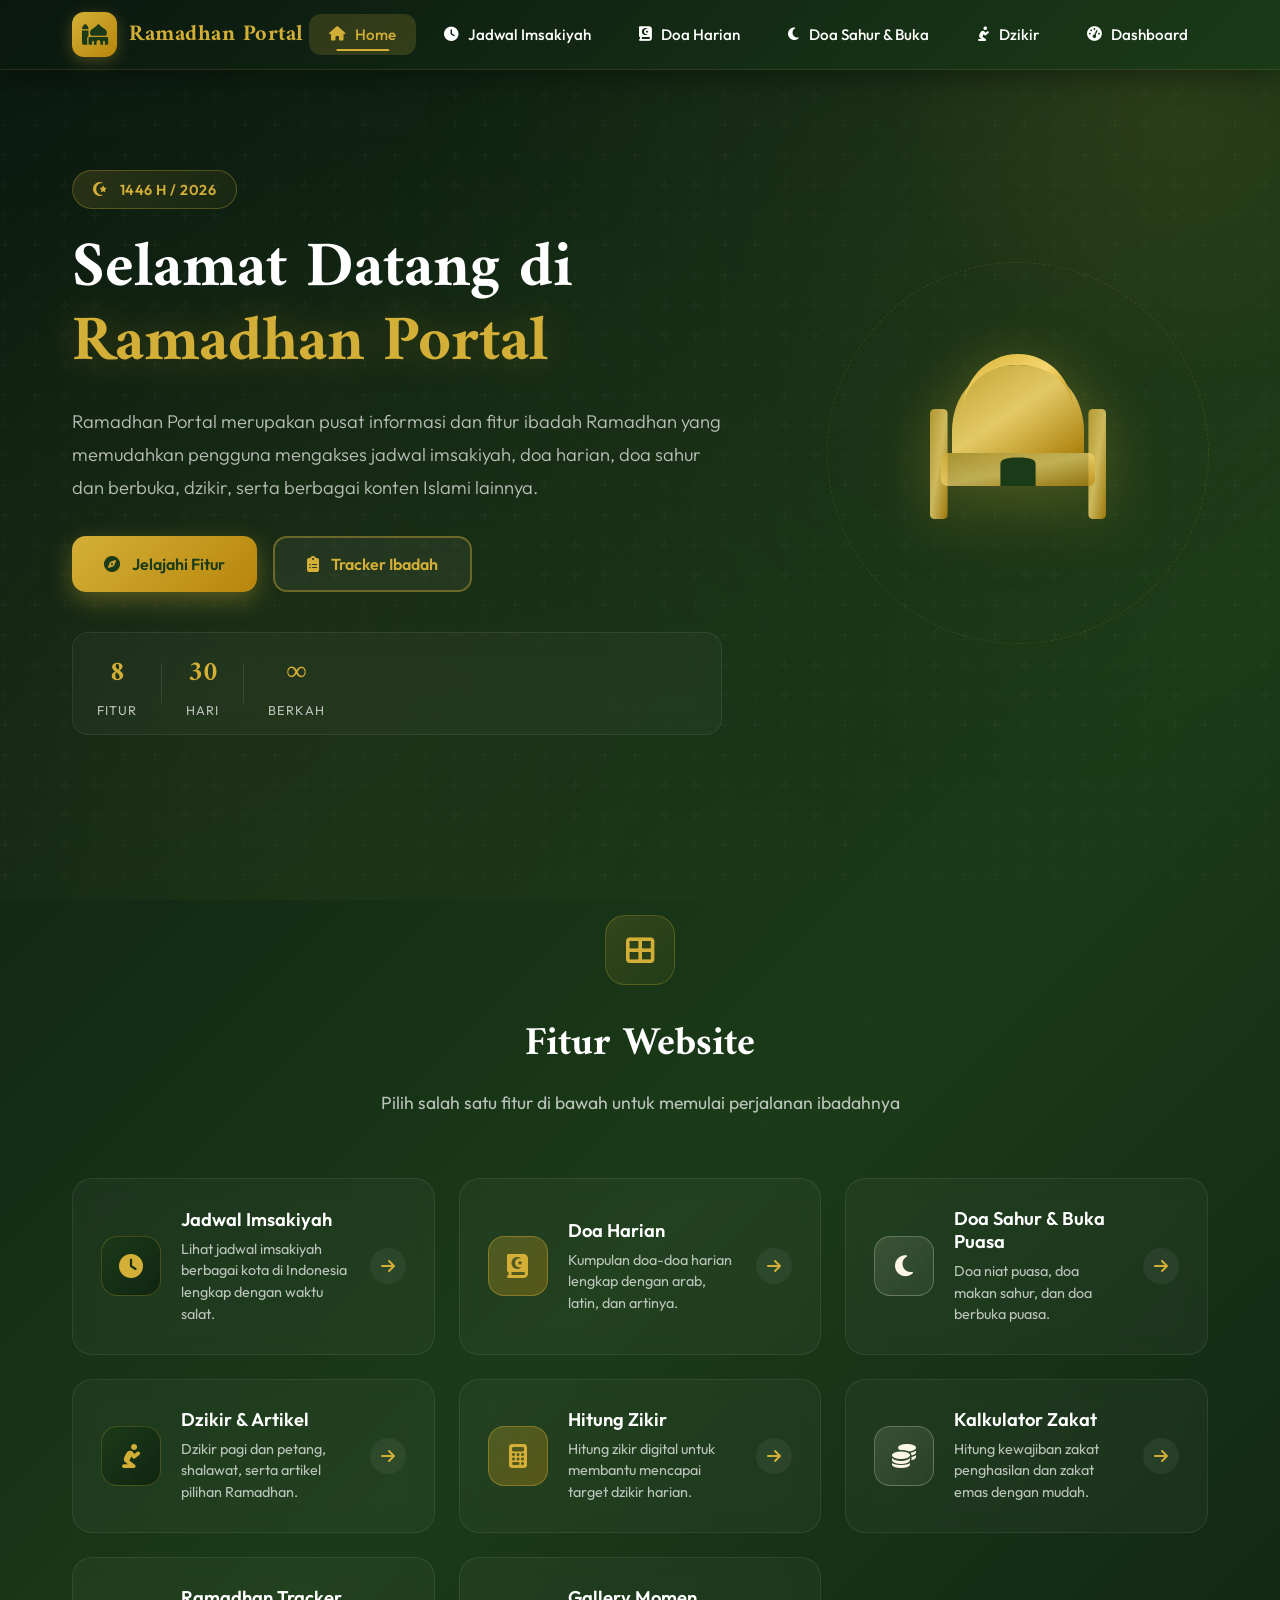
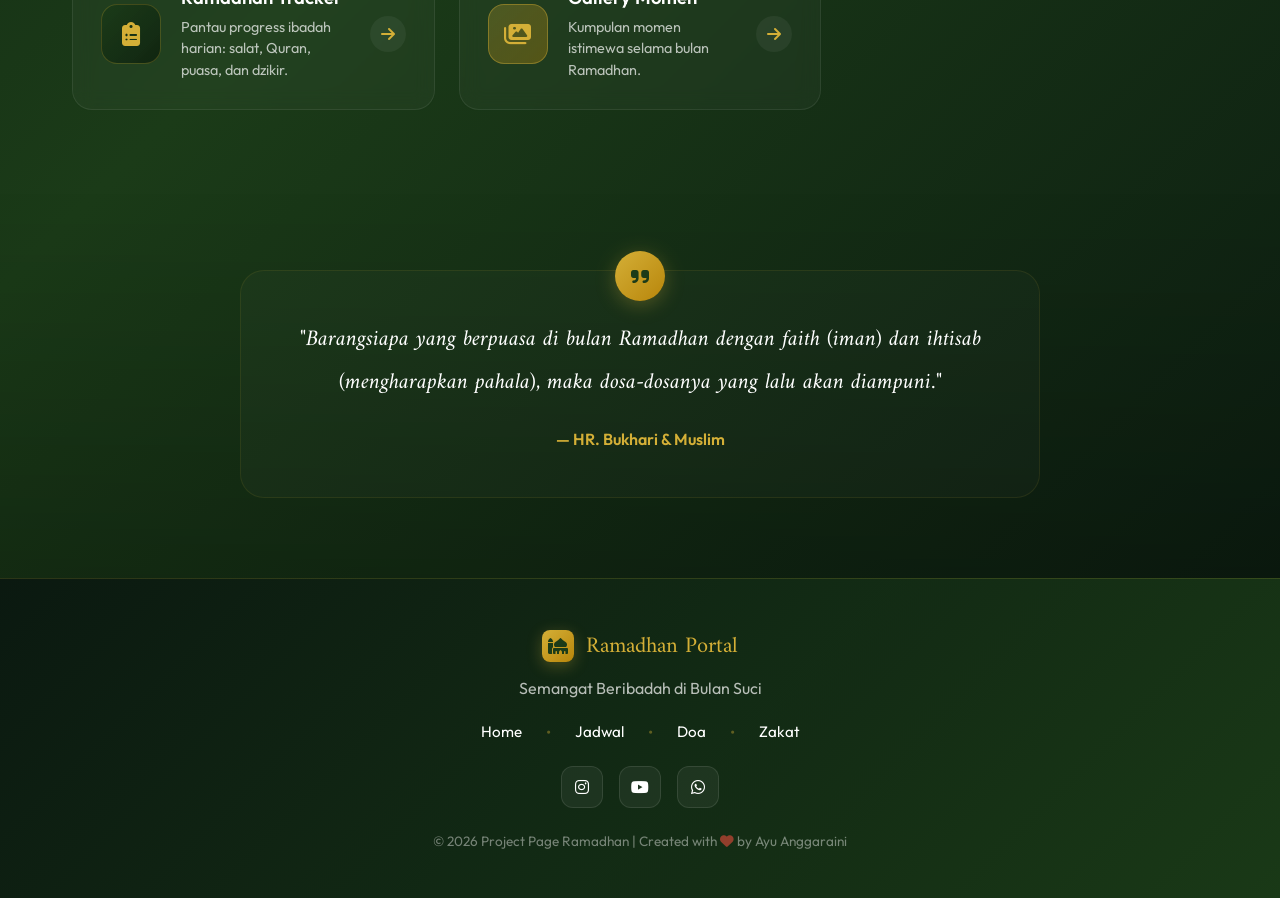
==== commit aa88ac83: "BLACKBOXAI: Final optimizations, misi6 dashboard, README, ready for GitHub Pages deploy" ====
--- a/index.html
+++ b/index.html
@@ -4,7 +4,14 @@
 <head>
     <meta charset="UTF-8">
     <meta name="viewport" content="width=device-width, initial-scale=1.0">
-    <title>Ramadhan Portal - Pusat Navigasi Ibadah</title>
+<title>Ramadhan Portal - Pusat Navigasi Ibadah</title>
+    <meta name="theme-color" content="#1B3B18">
+    <meta name="msapplication-TileColor" content="#1B3B18">
+    <meta name="apple-mobile-web-app-capable" content="yes">
+    <link rel="preload" as="style" href="https://fonts.googleapis.com/css2?family=Amiri:wght@400;700&family=Outfit:wght@300;400;500;600;700&display=swap">
+    <link rel="preload" as="style" href="https://cdnjs.cloudflare.com/ajax/libs/font-awesome/6.4.0/css/all.min.css">
+    <link rel="dns-prefetch" href="//fonts.googleapis.com">
+    <link rel="dns-prefetch" href="//cdnjs.cloudflare.com">
     <link rel="preconnect" href="https://fonts.googleapis.com">
     <link rel="preconnect" href="https://fonts.gstatic.com" crossorigin>
     <link href="https://fonts.googleapis.com/css2?family=Amiri:wght@400;700&family=Outfit:wght@300;400;500;600;700&display=swap" rel="stylesheet">
@@ -50,6 +57,9 @@
                     </a></li>
                     <li><a href="misi1/dzikir.html" class="nav-link">
                         <i class="fas fa-pray"></i> <span>Dzikir</span>
+                    </a></li>
+                    <li><a href="misi6/index.html" class="nav-link">
+                        <i class="fas fa-tachometer-alt"></i> <span>Dashboard</span>
                     </a></li>
                 </ul>
             </div>
